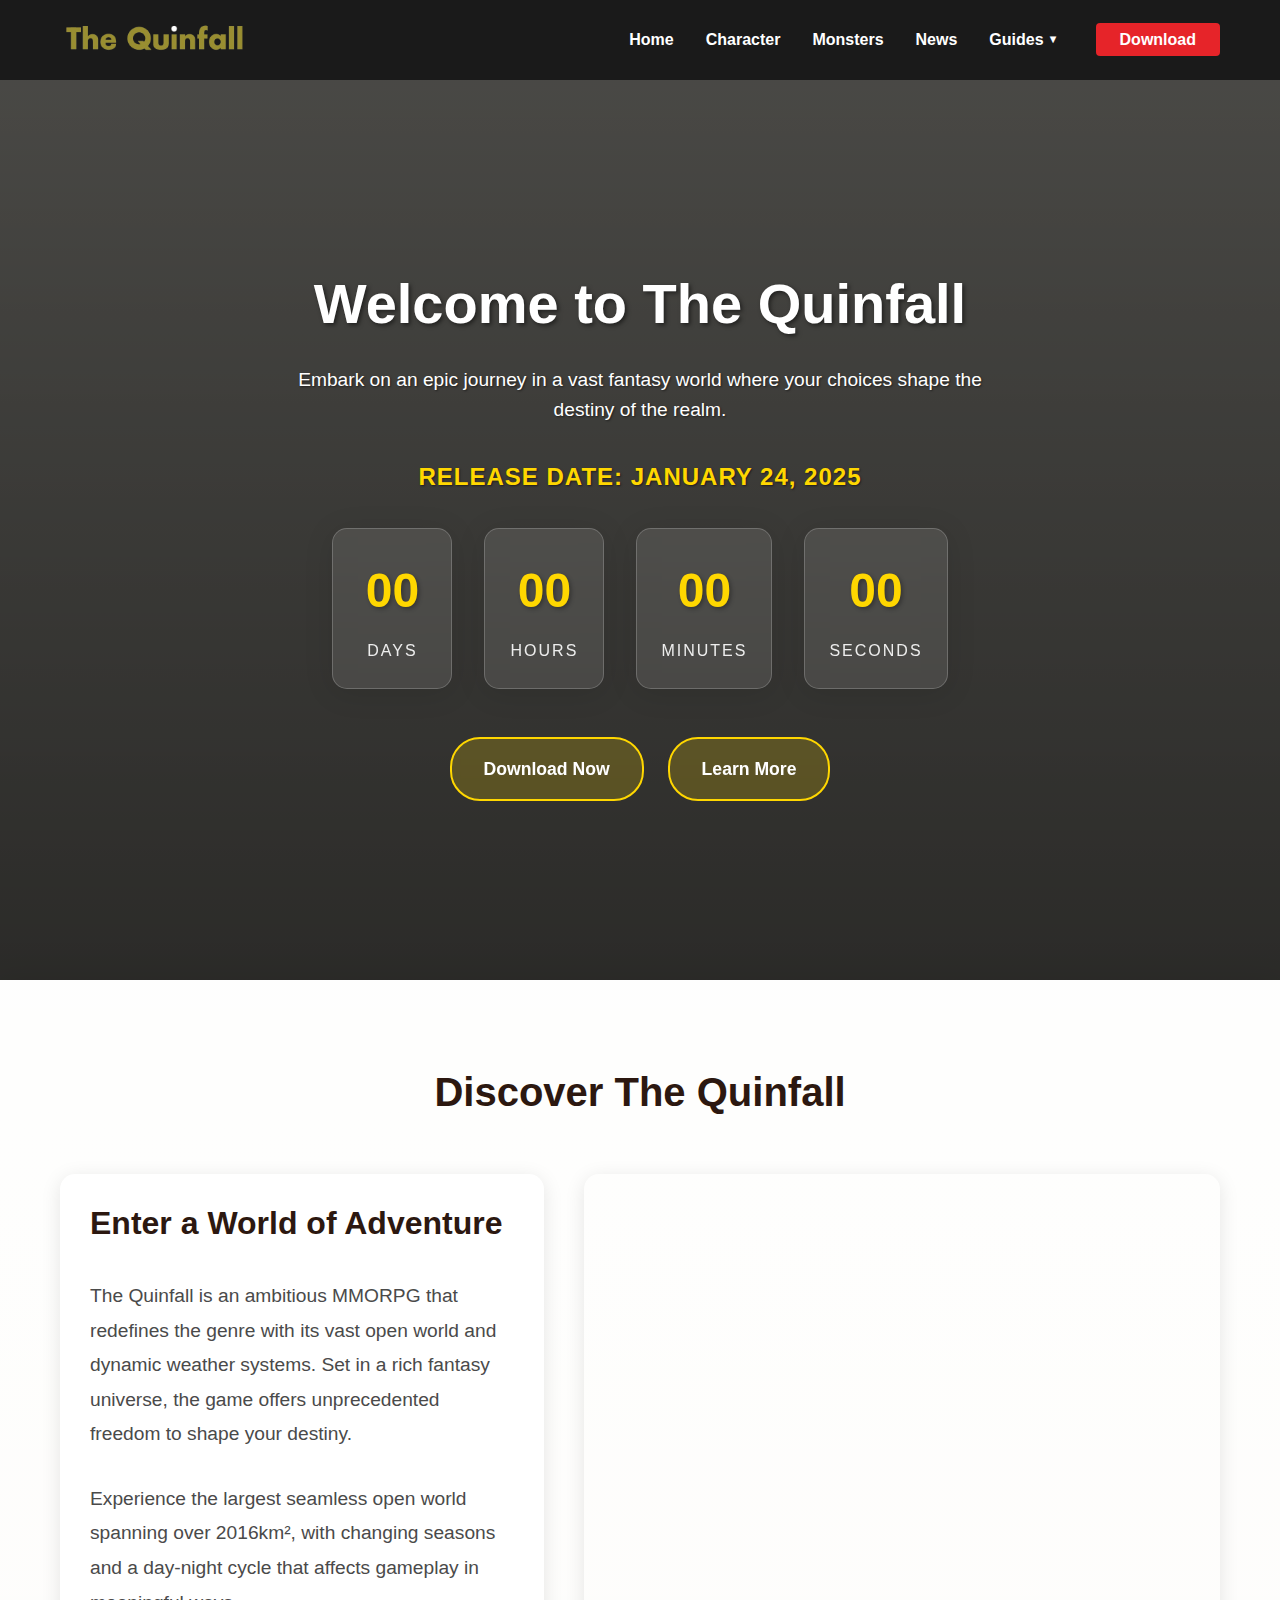
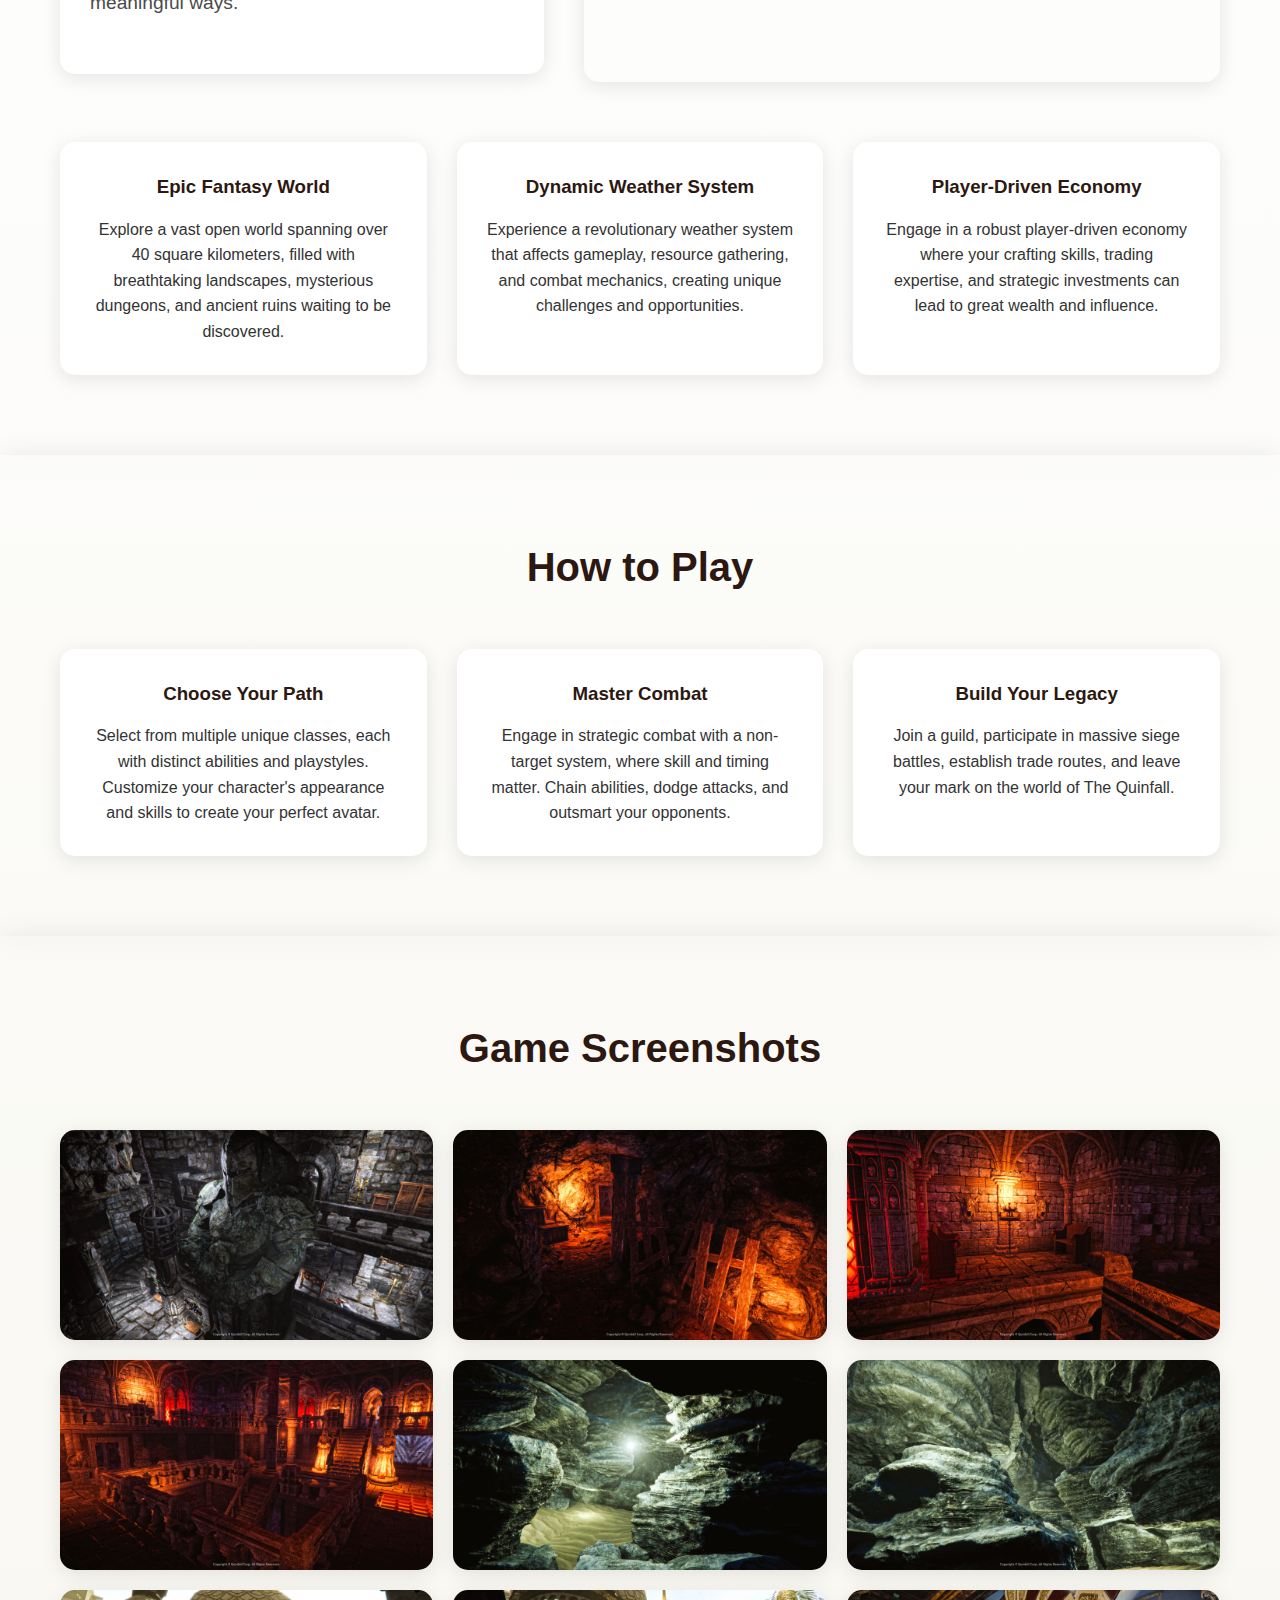
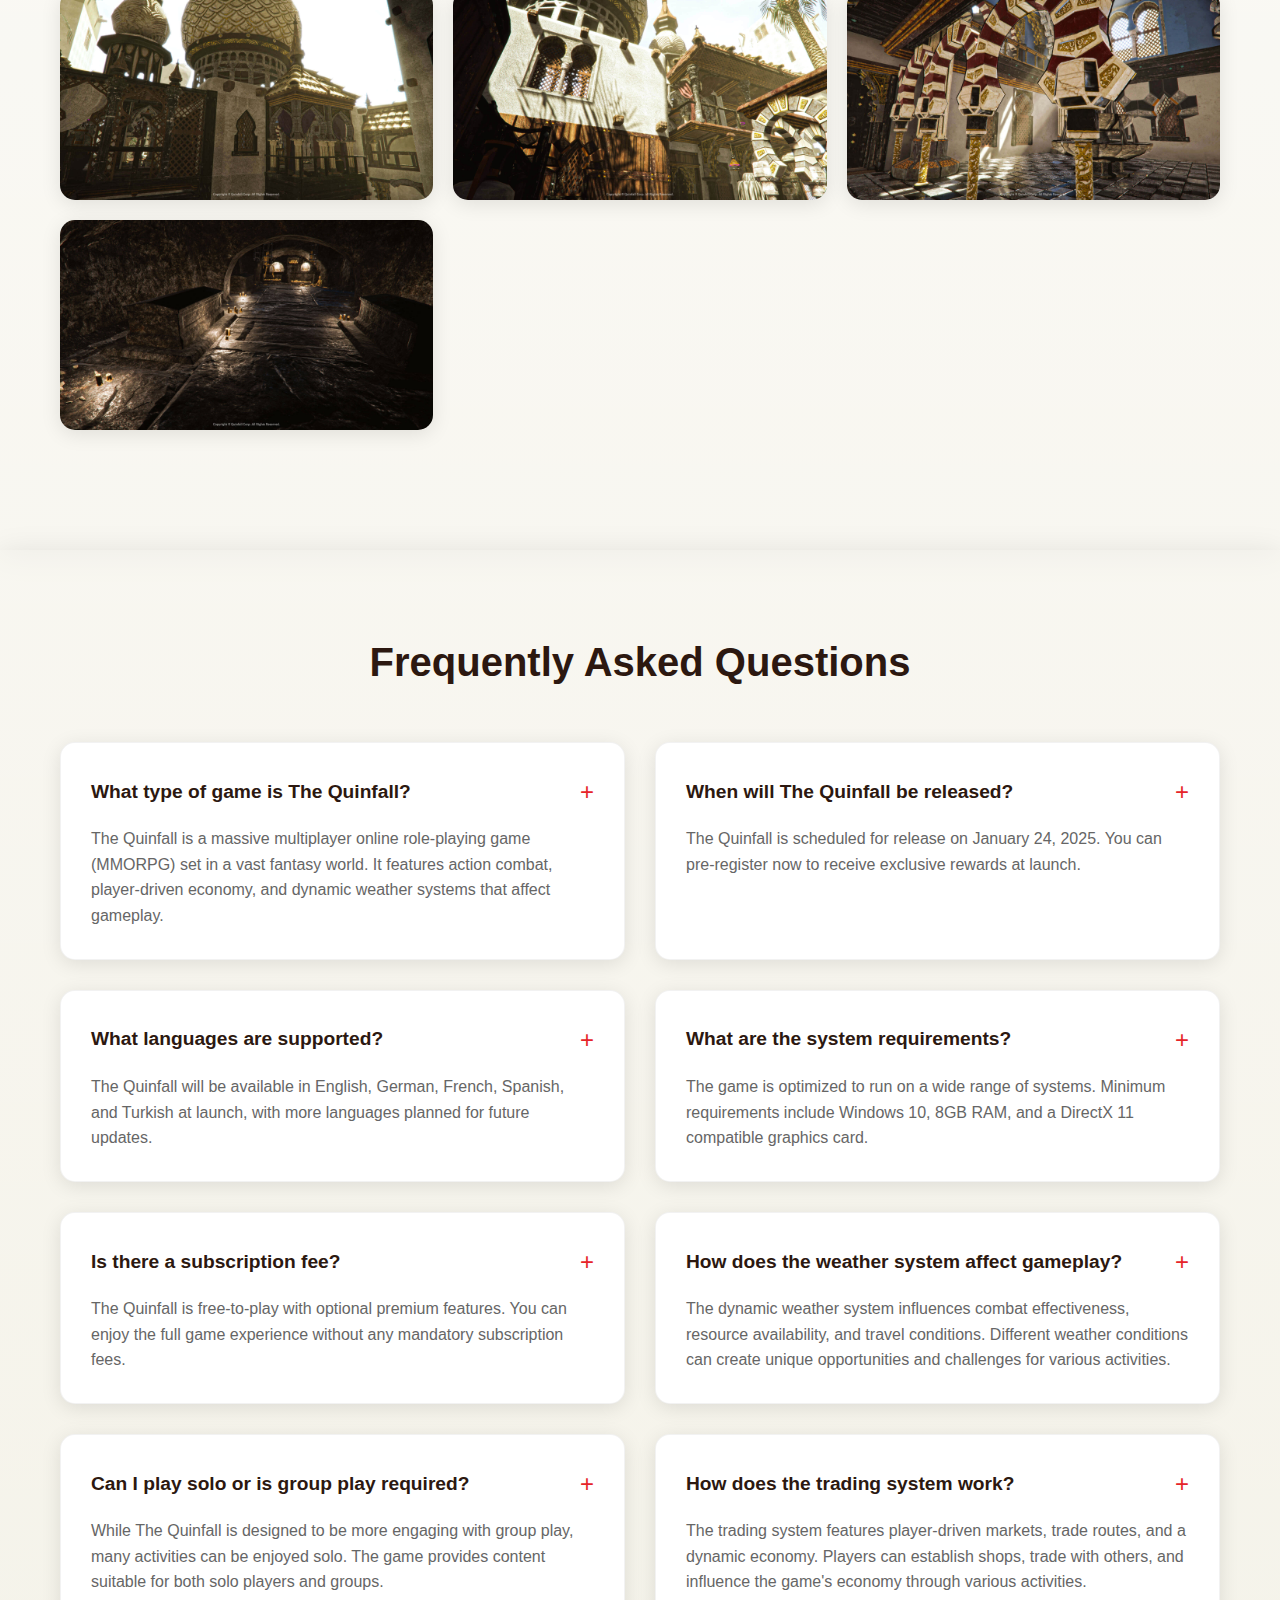
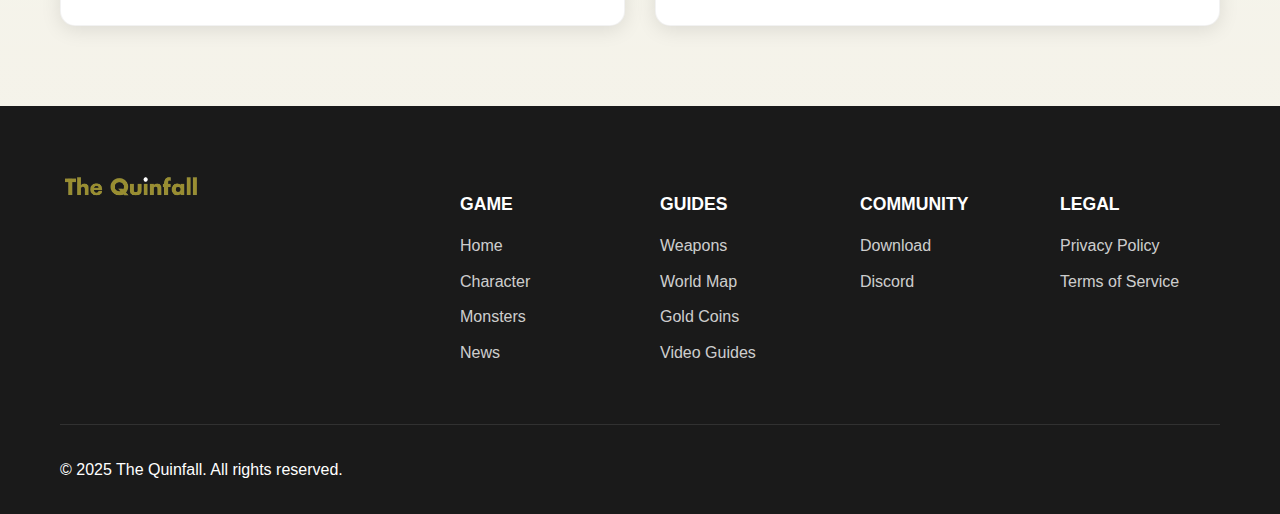
==== index.html @ 02519c90 "feat:add file" ====
<!DOCTYPE html>
<html lang="en">
    <head>
        <meta charset="UTF-8">
        <meta name="viewport" content="width=device-width, initial-scale=1.0">
        <title>The Quinfall - Epic Fantasy MMORPG Adventure Game</title>
        <meta name="description" content="Experience The Quinfall, an epic fantasy MMORPG with a vast open world, dynamic weather system, and player-driven economy. Join the adventure in this immersive multiplayer experience.">
        <meta name="keywords" content="the quinfall, mmorpg, fantasy game, open world game, multiplayer game, rpg game, online rpg">
        
        <!-- Open Graph / Facebook -->
        <meta property="og:type" content="website">
        <meta property="og:url" content="https://thequinfall.com/">
        <meta property="og:title" content="The Quinfall - Epic Fantasy MMORPG Adventure">
        <meta property="og:description" content="Experience The Quinfall, an epic fantasy MMORPG with a vast open world, dynamic weather system, and player-driven economy. Join the adventure in this immersive multiplayer experience.">
        <meta property="og:image" content="https://thequinfall.com/static/logo.png">
        <meta property="og:site_name" content="The Quinfall">
        <meta property="og:locale" content="en_US">
        
        <!-- Twitter -->
        <meta name="twitter:card" content="summary_large_image">
        <meta name="twitter:url" content="https://thequinfall.com/">
        <meta name="twitter:title" content="The Quinfall - Epic Fantasy MMORPG Adventure">
        <meta name="twitter:description" content="Experience The Quinfall, an epic fantasy MMORPG with a vast open world, dynamic weather system, and player-driven economy. Join the adventure in this immersive multiplayer experience.">
        <meta name="twitter:image" content="https://thequinfall.com/static/logo.png">
        
        <!-- Favicon -->
        <link rel="icon" type="image/x-icon" href="static/favicon.ico" sizes="32x32">
        <link rel="apple-touch-icon" href="static/logo.png">
        
        <!-- Canonical -->
        <link rel="canonical" href="https://thequinfall.com/">
        
        <!-- Styles -->
        <link rel="stylesheet" href="static/base.css?v=0.6">
        <meta name="yandex-verification" content="d40cadd59e30ff97" />
        <!-- Microsoft Validation -->
        <meta name="msvalidate.01" content="B362957FC36C5EDDD6079B6D78330424">
        
        <!-- IndexNow -->
        <meta name="IndexNow-Key" content="B362957FC36C5EDDD6079B6D78330424">
        
        <!-- Google tag (gtag.js) -->
        <script async src="https://www.googletagmanager.com/gtag/js?id=G-Q621KQNVG8"></script>
        <script>
          window.dataLayer = window.dataLayer || [];
          function gtag(){dataLayer.push(arguments);}
          gtag('js', new Date());

          gtag('config', 'G-Q621KQNVG8');
        </script>
        <style>
            main {
                background: linear-gradient(180deg, #f5f3e8 0%, #e8e4d0 100%);
                min-height: 100vh;
            }

            .section-common {
                padding: 80px 0;
                background: rgba(255, 255, 255, 0.9);
                box-shadow: 0 4px 30px rgba(0, 0, 0, 0.1);
            }

            .section-title {
                text-align: center;
                margin-bottom: 50px;
                color: #2c1810;
                font-size: 2.5em;
            }

            .video-section {
                display: flex;
                gap: 40px;
                align-items: start;
                margin-bottom: 60px;
            }

            .intro-content {
                flex: 4;
                padding: 30px;
                background: #fff;
                border-radius: 15px;
                box-shadow: 0 4px 20px rgba(0, 0, 0, 0.1);
                height: 500px;
                display: flex;
                flex-direction: column;
                justify-content: center;
            }

            .intro-content h3 {
                color: #2c1810;
                margin-bottom: 30px;
                font-size: 2em;
            }

            .intro-content p {
                font-size: 1.2em;
                line-height: 1.8;
                color: #4a4a4a;
                margin-bottom: 30px;
            }

            .video-container {
                flex: 6;
            }

            .video-wrapper {
                border-radius: 15px;
                overflow: hidden;
                box-shadow: 0 4px 20px rgba(0, 0, 0, 0.1);
            }

            .features-grid {
                display: grid;
                grid-template-columns: repeat(3, 1fr);
                gap: 30px;
            }

            .feature-card {
                background: #fff;
                padding: 30px;
                border-radius: 15px;
                box-shadow: 0 4px 20px rgba(0, 0, 0, 0.1);
                transition: transform 0.3s ease;
            }

            .feature-card:hover {
                transform: translateY(-5px);
            }

            .feature-card h3 {
                color: #2c1810;
                margin-bottom: 15px;
            }

            .screenshots-grid {
                display: grid;
                grid-template-columns: repeat(3, 1fr);
                gap: 30px;
                margin-bottom: 40px;
            }

            .screenshot-placeholder {
                aspect-ratio: 16/9;
                background: #e0ddd1;
                border-radius: 15px;
                overflow: hidden;
                box-shadow: 0 4px 20px rgba(0, 0, 0, 0.1);
            }

            .faq-grid {
                display: grid;
                grid-template-columns: repeat(2, 1fr);
                gap: 30px;
            }

            .faq-item {
                background: #fff;
                padding: 30px;
                border-radius: 15px;
                box-shadow: 0 4px 20px rgba(0, 0, 0, 0.1);
            }

            .faq-item h3 {
                color: #2c1810;
                margin-bottom: 15px;
            }

            /* Section specific backgrounds */
            #about {
                background: linear-gradient(180deg, rgba(255, 255, 255, 0.95) 0%, rgba(255, 255, 255, 0.85) 100%);
            }

            .how-to-play {
                background: linear-gradient(180deg, rgba(255, 255, 255, 0.85) 0%, rgba(255, 255, 255, 0.75) 100%);
            }

            .screenshots {
                background: linear-gradient(180deg, rgba(255, 255, 255, 0.75) 0%, rgba(255, 255, 255, 0.65) 100%);
            }

            .faq {
                background: linear-gradient(180deg, rgba(255, 255, 255, 0.65) 0%, rgba(255, 255, 255, 0.55) 100%);
            }

            @media (max-width: 768px) {
                .video-section {
                    flex-direction: column;
                }

                .intro-content, .video-container {
                    flex: 1;
                    width: 100%;
                }

                .features-grid, .screenshots-grid, .faq-grid {
                    grid-template-columns: 1fr;
                }
            }

            /* Hero section styles */
            .hero {
                position: relative;
                min-height: 100vh;
                display: flex;
                align-items: center;
                justify-content: center;
                color: #fff;
                text-align: center;
                background: linear-gradient(rgba(0, 0, 0, 0.5), rgba(0, 0, 0, 0.7)), no-repeat center center;
                background-size: cover;
            }

            .hero-content {
                max-width: 800px;
                padding: 2rem;
                z-index: 1;
            }

            .hero h1 {
                font-size: 3.5em;
                margin-bottom: 1rem;
                text-shadow: 2px 2px 4px rgba(0, 0, 0, 0.5);
            }

            .hero p {
                font-size: 1.2em;
                margin-bottom: 2rem;
                text-shadow: 1px 1px 2px rgba(0, 0, 0, 0.5);
            }

            .release-date {
                font-size: 1.5em;
                font-weight: bold;
                color: #ffd700;
                margin-bottom: 2rem;
                text-shadow: 1px 1px 2px rgba(0, 0, 0, 0.5);
            }

            .countdown-container {
                display: flex;
                justify-content: center;
                gap: 2rem;
                margin-bottom: 3rem;
            }

            .countdown-item {
                background: rgba(255, 255, 255, 0.1);
                backdrop-filter: blur(10px);
                padding: 1.5rem;
                border-radius: 15px;
                min-width: 120px;
                border: 1px solid rgba(255, 255, 255, 0.2);
                box-shadow: 0 4px 30px rgba(0, 0, 0, 0.1);
            }

            .countdown-item span:first-child {
                font-size: 3em;
                font-weight: bold;
                color: #ffd700;
                display: block;
                margin-bottom: 0.5rem;
                text-shadow: 2px 2px 4px rgba(0, 0, 0, 0.3);
            }

            .countdown-item .label {
                font-size: 1em;
                text-transform: uppercase;
                letter-spacing: 2px;
                color: #fff;
                opacity: 0.9;
            }

            .hero-buttons {
                display: flex;
                gap: 1.5rem;
                justify-content: center;
            }

            .platform-btn {
                padding: 1rem 2rem;
                font-size: 1.1em;
                font-weight: bold;
                text-decoration: none;
                color: #fff;
                background: rgba(255, 215, 0, 0.2);
                border: 2px solid #ffd700;
                border-radius: 30px;
                transition: all 0.3s ease;
                backdrop-filter: blur(5px);
            }

            .platform-btn:hover {
                background: rgba(255, 215, 0, 0.4);
                transform: translateY(-2px);
            }

            @media (max-width: 768px) {
                .hero h1 {
                    font-size: 2.5em;
                }

                .countdown-container {
                    gap: 1rem;
                }

                .countdown-item {
                    min-width: 80px;
                    padding: 1rem;
                }

                .countdown-item span:first-child {
                    font-size: 2em;
                }

                .hero-buttons {
                    flex-direction: column;
                    align-items: center;
                }
            }

            .screenshots-grid {
                display: grid;
                grid-template-columns: repeat(3, 1fr);
                gap: 20px;
                margin-bottom: 40px;
            }

            .screenshot-item {
                position: relative;
                border-radius: 15px;
                overflow: hidden;
                box-shadow: 0 4px 20px rgba(0, 0, 0, 0.1);
                transition: transform 0.3s ease;
                aspect-ratio: 16/9;
            }

            .screenshot-item:hover {
                transform: translateY(-5px);
            }

            .screenshot-item img {
                width: 100%;
                height: 100%;
                object-fit: cover;
                transition: transform 0.3s ease;
            }

            .screenshot-item:hover img {
                transform: scale(1.05);
            }

            @media (max-width: 768px) {
                .screenshots-grid {
                    grid-template-columns: repeat(2, 1fr);
                }
            }

            @media (max-width: 480px) {
                .screenshots-grid {
                    grid-template-columns: 1fr;
                }
            }
        </style>
    </head>
    <body>
        <script type="text/javascript">
            atOptions = {
                'key' : '8b9e93f7f23a6c99609eb806aa335c65',
                'format' : 'iframe',
                'height' : 60,
                'width' : 468,
                'params' : {}
            };
        </script>
        <script type="text/javascript" src="//www.highperformanceformat.com/8b9e93f7f23a6c99609eb806aa335c65/invoke.js"></script>
        <header>
            <div class="container">
                <nav>
                    <div class="logo">
                        <img src="static/logo.png" alt="The Quinfall Logo">
                    </div>
                    <ul>
                        <li><a href="/">Home</a></li>
                        <li><a href="/character">Character</a></li>
                        <li><a href="/monsters">Monsters</a></li>
                        <li><a href="/news">News</a></li>
                        <li class="dropdown">
                            <a href="#" class="dropdown-toggle">Guides</a>
                            <ul class="dropdown-menu">
                                <li><a href="/guides/weapons">Weapons</a></li>
                                <li><a href="/guides/world">World Map</a></li>
                                <li><a href="/guides/gold-coins">Gold Coins</a></li>
                                <li><a href="/guides/video-guides">Video Guides</a></li>
                            </ul>
                        </li>
                        <li><a href="/download" class="download-btn">Download</a></li>
                    </ul>
                    <div class="mobile-menu">
                        <span></span>
                        <span></span>
                        <span></span>
                    </div>
                </nav>
            </div>
        </header>

        <main>
            <!-- Hero Section -->
            <section class="hero">
                <div class="hero-content">
                    <h1>Welcome to The Quinfall</h1>
                    <p>Embark on an epic journey in a vast fantasy world where your choices shape the destiny of the realm.</p>
                    <div class="release-date">Release Date: January 24, 2025</div>
                    <div class="countdown-container">
                        <div class="countdown-item">
                            <span id="days">00</span>
                            <span class="label">Days</span>
                        </div>
                        <div class="countdown-item">
                            <span id="hours">00</span>
                            <span class="label">Hours</span>
                        </div>
                        <div class="countdown-item">
                            <span id="minutes">00</span>
                            <span class="label">Minutes</span>
                        </div>
                        <div class="countdown-item">
                            <span id="seconds">00</span>
                            <span class="label">Seconds</span>
                        </div>
                    </div>
                    <div class="hero-buttons">
                        <a href="/download" class="platform-btn">Download Now</a>
                        <a href="#about" class="platform-btn">Learn More</a>
                    </div>
                </div>
            </section>

            <!-- About Section -->
            <section id="about" class="section-common">
                <div class="container">
                    <h2 class="section-title">Discover The Quinfall</h2>
                    <div class="video-section">
                        <div class="intro-content">
                            <h3>Enter a World of Adventure</h3>
                            <p>The Quinfall is an ambitious MMORPG that redefines the genre with its vast open world and dynamic weather systems. Set in a rich fantasy universe, the game offers unprecedented freedom to shape your destiny.</p>
                            <p>Experience the largest seamless open world spanning over 2016km², with changing seasons and a day-night cycle that affects gameplay in meaningful ways.</p>
                        </div>
                        <div class="video-container">
                            <div class="video-wrapper">
                                <iframe width="100%" height="500" src="https://www.youtube.com/embed/6SC_JO-xecU?si=-RWIKp7G6nITp80L" title="YouTube video player" frameborder="0" allow="accelerometer; autoplay; clipboard-write; encrypted-media; gyroscope; picture-in-picture; web-share" referrerpolicy="strict-origin-when-cross-origin" allowfullscreen></iframe>
                            </div>
                        </div>
                    </div>
                    <div class="features-grid">
                        <div class="feature-card">
                            <h3>Epic Fantasy World</h3>
                            <p>Explore a vast open world spanning over 40 square kilometers, filled with breathtaking landscapes, mysterious dungeons, and ancient ruins waiting to be discovered.</p>
                        </div>
                        <div class="feature-card">
                            <h3>Dynamic Weather System</h3>
                            <p>Experience a revolutionary weather system that affects gameplay, resource gathering, and combat mechanics, creating unique challenges and opportunities.</p>
                        </div>
                        <div class="feature-card">
                            <h3>Player-Driven Economy</h3>
                            <p>Engage in a robust player-driven economy where your crafting skills, trading expertise, and strategic investments can lead to great wealth and influence.</p>
                        </div>
                    </div>
                </div>
            </section>

            <!-- How to Play Section -->
            <section class="how-to-play section-common">
                <div class="container">
                    <h2 class="section-title">How to Play</h2>
                    <div class="features-grid">
                        <div class="feature-card">
                            <h3>Choose Your Path</h3>
                            <p>Select from multiple unique classes, each with distinct abilities and playstyles. Customize your character's appearance and skills to create your perfect avatar.</p>
                        </div>
                        <div class="feature-card">
                            <h3>Master Combat</h3>
                            <p>Engage in strategic combat with a non-target system, where skill and timing matter. Chain abilities, dodge attacks, and outsmart your opponents.</p>
                        </div>
                        <div class="feature-card">
                            <h3>Build Your Legacy</h3>
                            <p>Join a guild, participate in massive siege battles, establish trade routes, and leave your mark on the world of The Quinfall.</p>
                        </div>
                    </div>
                </div>
            </section>

            <!-- Game Screenshots Section -->
            <section class="screenshots section-common">
                <div class="container">
                    <h2 class="section-title">Game Screenshots</h2>
                    <div class="screenshots-grid">
                        <div class="screenshot-item">
                            <img src="static/images/wp-1-horizontal.jpg" alt="The Quinfall - Epic Battle Scene" loading="lazy">
                        </div>
                        <div class="screenshot-item">
                            <img src="static/images/wp-2-horizontal.jpg" alt="The Quinfall - Mystical Forest" loading="lazy">
                        </div>
                        <div class="screenshot-item">
                            <img src="static/images/wp-3-horizontal.jpg" alt="The Quinfall - Ancient Ruins" loading="lazy">
                        </div>
                        <div class="screenshot-item">
                            <img src="static/images/wp-4-horizontal.jpg" alt="The Quinfall - Character Customization" loading="lazy">
                        </div>
                        <div class="screenshot-item">
                            <img src="static/images/wp-5-horizontal.jpg" alt="The Quinfall - Dynamic Weather System" loading="lazy">
                        </div>
                        <div class="screenshot-item">
                            <img src="static/images/wp-6-horizontal.jpg" alt="The Quinfall - Trading System" loading="lazy">
                        </div>
                        <div class="screenshot-item">
                            <img src="static/images/wp-7-horizontal.jpg" alt="The Quinfall - Guild Warfare" loading="lazy">
                        </div>
                        <div class="screenshot-item">
                            <img src="static/images/wp-8-horizontal.jpg" alt="The Quinfall - Crafting System" loading="lazy">
                        </div>
                        <div class="screenshot-item">
                            <img src="static/images/wp-9-horizontal.jpg" alt="The Quinfall - World Map" loading="lazy">
                        </div>
                        <div class="screenshot-item">
                            <img src="static/images/wp-10-horizontal.jpg" alt="The Quinfall - Boss Battle" loading="lazy">
                        </div>
                    </div>
                </div>
            </section>

            <!-- FAQ Section -->
            <section class="faq section-common">
                <div class="container">
                    <h2 class="section-title">Frequently Asked Questions</h2>
                    <div class="faq-grid">
                        <div class="faq-item">
                            <h3>What type of game is The Quinfall?</h3>
                            <p>The Quinfall is a massive multiplayer online role-playing game (MMORPG) set in a vast fantasy world. It features action combat, player-driven economy, and dynamic weather systems that affect gameplay.</p>
                        </div>
                        <div class="faq-item">
                            <h3>When will The Quinfall be released?</h3>
                            <p>The Quinfall is scheduled for release on January 24, 2025. You can pre-register now to receive exclusive rewards at launch.</p>
                        </div>
                        <div class="faq-item">
                            <h3>What languages are supported?</h3>
                            <p>The Quinfall will be available in English, German, French, Spanish, and Turkish at launch, with more languages planned for future updates.</p>
                        </div>
                        <div class="faq-item">
                            <h3>What are the system requirements?</h3>
                            <p>The game is optimized to run on a wide range of systems. Minimum requirements include Windows 10, 8GB RAM, and a DirectX 11 compatible graphics card.</p>
                        </div>
                        <div class="faq-item">
                            <h3>Is there a subscription fee?</h3>
                            <p>The Quinfall is free-to-play with optional premium features. You can enjoy the full game experience without any mandatory subscription fees.</p>
                        </div>
                        <div class="faq-item">
                            <h3>How does the weather system affect gameplay?</h3>
                            <p>The dynamic weather system influences combat effectiveness, resource availability, and travel conditions. Different weather conditions can create unique opportunities and challenges for various activities.</p>
                        </div>
                        <div class="faq-item">
                            <h3>Can I play solo or is group play required?</h3>
                            <p>While The Quinfall is designed to be more engaging with group play, many activities can be enjoyed solo. The game provides content suitable for both solo players and groups.</p>
                        </div>
                        <div class="faq-item">
                            <h3>How does the trading system work?</h3>
                            <p>The trading system features player-driven markets, trade routes, and a dynamic economy. Players can establish shops, trade with others, and influence the game's economy through various activities.</p>
                        </div>
                    </div>
                </div>
            </section>
        </main>

        <footer>
            <div class="container">
                <div class="footer-content">
                    <div class="footer-logo">
                        <img src="static/logo.png" alt="The Quinfall Logo">
                        <div class="social-links">
                            <a href="https://discord.gg/thequinfall" target="_blank" aria-label="Discord">
                                <svg viewBox="0 0 24 24"><path d="M20.317 4.37a19.791 19.791 0 0 0-4.885-1.515a.074.074 0 0 0-.079.037c-.21.375-.444.864-.608 1.25a18.27 18.27 0 0 0-5.487 0a12.64 12.64 0 0 0-.617-1.25a.077.077 0 0 0-.079-.037A19.736 19.736 0 0 0 3.677 4.37a.07.07 0 0 0-.032.027C.533 9.046-.32 13.58.099 18.057a.082.082 0 0 0 .031.057a19.9 19.9 0 0 0 5.993 3.03a.078.078 0 0 0 .084-.028a14.09 14.09 0 0 0 1.226-1.994a.076.076 0 0 0-.041-.106a13.107 13.107 0 0 1-1.872-.892a.077.077 0 0 1-.008-.128a10.2 10.2 0 0 0 .372-.292a.074.074 0 0 1 .077-.01c3.928 1.793 8.18 1.793 12.062 0a.074.074 0 0 1 .078.01c.12.098.246.198.373.292a.077.077 0 0 1-.006.127a12.299 12.299 0 0 1-1.873.892a.077.077 0 0 0-.041.107c.36.698.772 1.362 1.225 1.993a.076.076 0 0 0 .084.028a19.839 19.839 0 0 0 6.002-3.03a.077.077 0 0 0 .032-.054c.5-5.177-.838-9.674-3.549-13.66a.061.061 0 0 0-.031-.03z"/></svg>
                            </a>
                        </div>
                    </div>
                    <div class="footer-links">
                        <div class="footer-column">
                            <h3>Game</h3>
                            <ul>
                                <li><a href="/">Home</a></li>
                                <li><a href="/character">Character</a></li>
                                <li><a href="/monsters">Monsters</a></li>
                                <li><a href="/news">News</a></li>
                            </ul>
                        </div>
                        <div class="footer-column">
                            <h3>Guides</h3>
                            <ul>
                                <li><a href="/guides/weapons">Weapons</a></li>
                                <li><a href="/guides/world">World Map</a></li>
                                <li><a href="/guides/gold-coins">Gold Coins</a></li>
                                <li><a href="/guides/video-guides">Video Guides</a></li>
                            </ul>
                        </div>
                        <div class="footer-column">
                            <h3>Community</h3>
                            <ul>
                                <li><a href="/download">Download</a></li>
                                <li><a href="https://discord.gg/thequinfall" target="_blank">Discord</a></li>
                            </ul>
                        </div>
                        <div class="footer-column">
                            <h3>Legal</h3>
                            <ul>
                                <li><a href="/privacy-policy">Privacy Policy</a></li>
                                <li><a href="/terms-of-service">Terms of Service</a></li>
                            </ul>
                        </div>
                    </div>
                </div>
                <div class="footer-bottom">
                    <p>© 2025 The Quinfall. All rights reserved.</p>
                </div>
            </div>
        </footer>
        <script>
        // Set countdown target date to January 24, 2025 UTC 00:00
        const countDownDate = new Date('January 24, 2025 00:00:00 UTC').getTime();

        // Update countdown every second
        const countdown = setInterval(function() {
            const now = new Date().getTime();
            const distance = countDownDate - now;
            
            // Calculate days, hours, minutes and seconds
            const days = Math.floor(distance / (1000 * 60 * 60 * 24));
            const hours = Math.floor((distance % (1000 * 60 * 60 * 24)) / (1000 * 60 * 60));
            const minutes = Math.floor((distance % (1000 * 60 * 60)) / (1000 * 60));
            const seconds = Math.floor((distance % (1000 * 60)) / 1000);
            
            // Update display
            document.getElementById('days').innerHTML = String(days).padStart(2, '0');
            document.getElementById('hours').innerHTML = String(hours).padStart(2, '0');
            document.getElementById('minutes').innerHTML = String(minutes).padStart(2, '0');
            document.getElementById('seconds').innerHTML = String(seconds).padStart(2, '0');
            
            // When countdown is finished
            if (distance < 0) {
                clearInterval(countdown);
                document.getElementById('days').innerHTML = "00";
                document.getElementById('hours').innerHTML = "00";
                document.getElementById('minutes').innerHTML = "00";
                document.getElementById('seconds').innerHTML = "00";
            }
        }, 1000);
        </script>
    </body>
</html>
---- static/base.css ----
/* Reset and base styles */
  * {
    margin: 0;
    padding: 0;
    box-sizing: border-box;
}

:root {
    --primary-color: #e62429;
    --secondary-color: #1a1a1a;
    --text-color: #333;
    --light-bg: #f5f5f5;
    --white: #ffffff;
}

body {
    font-family: 'Arial', sans-serif;
    line-height: 1.6;
    color: var(--text-color);
    overflow-x: hidden;
}

.container {
    max-width: 1200px;
    margin: 0 auto;
    padding: 0 20px;
}

/* Header styles */
header {
    background: var(--secondary-color);
    position: fixed;
    width: 100%;
    top: 0;
    z-index: 1000;
    padding: 1rem 0;
}

nav {
    display: flex;
    justify-content: space-between;
    align-items: center;
}

.logo img {
    height: 40px;
    width: auto;
}

nav ul {
    display: flex;
    list-style: none;
    gap: 2rem;
}

nav a {
    color: var(--white);
    text-decoration: none;
    font-weight: 600;
    transition: color 0.3s;
}

nav a:hover {
    color: var(--primary-color);
}

.download-btn {
    background: var(--primary-color);
    padding: 0.5rem 1.5rem;
    border-radius: 4px;
}

.download-btn:hover {
    background: #c41e23;
    color: var(--white);
}

/* Hero section */
.hero {
    height: 100vh;
    position: relative;
    display: flex;
    align-items: center;
    color: var(--white);
    overflow: hidden;
    background: url('images/mavelrivals.avif') no-repeat center center;
    background-size: cover;
}

.hero::before {
    content: '';
    position: absolute;
    top: 0;
    left: 0;
    width: 100%;
    height: 100%;
    background: rgba(0, 0, 0, 0.4);
    z-index: 0;
}

.hero-content {
    max-width: 800px;
    margin: 0 auto;
    text-align: center;
    position: relative;
    z-index: 1;
}

.hero h1 {
    font-size: 4rem;
    margin-bottom: 1.5rem;
    text-shadow: 2px 2px 4px rgba(0,0,0,0.5);
}

.hero p {
    font-size: 1.2rem;
    margin-bottom: 2rem;
}

.hero-buttons {
    display: flex;
    gap: 1rem;
    justify-content: center;
    flex-wrap: wrap;
}

.platform-btn {
    display: flex;
    align-items: center;
    gap: 0.5rem;
    padding: 0.8rem 1.5rem;
    border-radius: 4px;
    text-decoration: none;
    font-weight: 600;
    transition: all 0.3s;
    background: rgba(0, 0, 0, 0.7);
    color: var(--white);
    border: 1px solid rgba(255, 255, 255, 0.2);
}

.platform-btn:hover {
    background: rgba(255, 255, 255, 0.1);
    transform: translateY(-2px);
}

.platform-btn svg {
    width: 24px;
    height: 24px;
    fill: currentColor;
}

/* 响应式调整 */
@media (max-width: 768px) {
    .hero-buttons {
        flex-direction: column;
        align-items: center;
    }
    
    .platform-btn {
        width: 100%;
        justify-content: center;
    }
}

/* About section */
.about {
    padding: 8rem 0;
    min-height: 100vh;
    background: url('images/sjg-bg_ddc12fc.jpg') no-repeat center center;
    background-size: cover;
    position: relative;
    display: flex;
    align-items: center;
}

.about .container {
    position: relative;
    z-index: 1;
    width: 100%;
}

.about-content {
    max-width: 600px;
    padding: 2rem;
    text-align: left;
    border-radius: 8px;
    margin-left: 0;
}

.about-text {
    color: var(--text-color);
    position: relative;
    z-index: 1;
}

.about h2 {
    color: var(--secondary-color);
    text-align: left;
    margin-bottom: 2rem;
}

.feature-list li {
    color: var(--text-color);
}

.feature-list {
    margin-top: 2rem;
    list-style: none;
}

.feature-list li {
    margin-bottom: 1rem;
    padding-left: 2rem;
    position: relative;
}

.feature-list li::before {
    content: '✓';
    color: var(--primary-color);
    position: absolute;
    left: 0;
}

/* Footer styles */
footer {
    background: var(--secondary-color);
    color: var(--white);
    padding: 4rem 0 2rem;
}

.footer-content {
    display: grid;
    grid-template-columns: 1fr 2fr;
    gap: 4rem;
    margin-bottom: 3rem;
}

.footer-logo img {
    width: 150px;
}

.footer-links {
    display: grid;
    grid-template-columns: repeat(3, 1fr);
    gap: 2rem;
}

.footer-column h3 {
    margin-bottom: 1.5rem;
    font-size: 1.2rem;
}

.footer-column ul {
    list-style: none;
}

.footer-column ul li {
    margin-bottom: 0.8rem;
}

.footer-column a {
    color: var(--white);
    text-decoration: none;
    transition: color 0.3s;
}

.footer-column a:hover {
    color: var(--primary-color);
}

.footer-bottom {
    border-top: 1px solid rgba(255,255,255,0.1);
    padding-top: 2rem;
    display: flex;
    justify-content: space-between;
    align-items: center;
}

.social-links {
    display: flex;
    gap: 1.5rem;
}

.social-links a {
    color: var(--white);
    text-decoration: none;
    transition: color 0.3s;
}

.social-links a:hover {
    color: var(--primary-color);
}

/* Mobile menu */
.mobile-menu {
    display: none;
    flex-direction: column;
    gap: 4px;
    cursor: pointer;
}

.mobile-menu span {
    width: 25px;
    height: 3px;
    background: var(--white);
    transition: all 0.3s;
}

/* Responsive design */
@media (max-width: 768px) {
    nav ul {
        display: none;
    }

    .mobile-menu {
        display: flex;
    }

    .hero h1 {
        font-size: 2.5rem;
    }

    .about-content {
        grid-template-columns: 1fr;
    }

    .footer-content {
        grid-template-columns: 1fr;
    }

    .footer-links {
        grid-template-columns: 1fr 1fr;
    }

    .footer-bottom {
        flex-direction: column;
        text-align: center;
        gap: 1rem;
    }
}

/* Features Section */
.features {
    background: var(--light-bg);
    padding: 5rem 0;
}

.features h2 {
    text-align: center;
    margin-bottom: 3rem;
}

.features-grid {
    display: grid;
    grid-template-columns: repeat(auto-fit, minmax(300px, 1fr));
    gap: 2rem;
}

.feature-card {
    background: var(--white);
    padding: 2rem;
    border-radius: 8px;
    text-align: center;
    box-shadow: 0 4px 6px rgba(0,0,0,0.1);
    transition: transform 0.3s ease;
}

.feature-card:hover {
    transform: translateY(-5px);
}

.feature-card svg {
    width: 80px;
    height: 80px;
    margin-bottom: 1.5rem;
    fill: var(--primary-color);
}

/* Characters Section */
.characters {
    padding: 5rem 0;
    background: var(--white);
}

.characters h2 {
    text-align: center;
    margin-bottom: 3rem;
    font-size: 2.5rem;
}

.character-grid {
    display: grid;
    grid-template-columns: repeat(auto-fit, minmax(300px, 1fr));
    gap: 2rem;
    margin-bottom: 3rem;
}

.character-card {
    background: var(--light-bg);
    border-radius: 8px;
    overflow: hidden;
    transition: transform 0.3s ease;
}

.character-card:hover {
    transform: translateY(-5px);
}

.character-image img {
    width: 100%;
    height: 300px;
    object-fit: cover;
}

.character-info {
    padding: 1.5rem;
}

.role {
    display: inline-block;
    padding: 0.3rem 1rem;
    background: var(--primary-color);
    color: var(--white);
    border-radius: 20px;
    font-size: 0.9rem;
    margin: 0.5rem 0;
}

/* News Section */
.news {
    background: var(--light-bg);
    padding: 5rem 0;
}

.news h2 {
    text-align: center;
    margin-bottom: 3rem;
    font-size: 2.5rem;
}

.news-grid {
    margin: 0 auto;
}

.news-card {
    background: var(--white);
    border-radius: 12px;
    overflow: hidden;
    box-shadow: 0 4px 12px rgba(0,0,0,0.1);
    transition: transform 0.3s ease;
    max-width: 1200px;
    margin: 0 auto;
}

.news-card:hover {
    transform: translateY(-5px);
}

.news-card img {
    width: 100%;
    height: 400px;
    object-fit: cover;
}

.news-content {
    padding: 2rem;
}

.date {
    color: #666;
    font-size: 1rem;
    font-weight: 500;
}

.news-content h3 {
    font-size: 1.5rem;
    margin: 0.5rem 0 1rem;
    color: var(--secondary-color);
}

.news-content p {
    color: #444;
    line-height: 1.6;
    margin-bottom: 1.5rem;
}

.read-more {
    display: inline-block;
    color: var(--primary-color);
    text-decoration: none;
    font-weight: 600;
    font-size: 1.1rem;
    transition: color 0.3s;
}

.read-more:hover {
    color: #c41e23;
}

/* 新闻部分的响应式调整 */
@media (max-width: 768px) {
    .news-card img {
        height: 300px;
    }
    
    .news-content {
        padding: 1.5rem;
    }
}

/* FAQ Section */
.faq {
    padding: 5rem 0;
    background: var(--light-bg);
}

.faq h2 {
    text-align: center;
    margin-bottom: 3rem;
}

.faq-grid {
    display: grid;
    gap: 1.5rem;
    margin: 0 auto;
}

.faq-item {
    background: var(--white);
    padding: 2rem;
    border-radius: 12px;
    box-shadow: 0 4px 12px rgba(0,0,0,0.05);
    transition: all 0.3s ease;
    cursor: pointer;
    border: 1px solid rgba(0,0,0,0.05);
}

.faq-item:hover {
    transform: translateY(-2px);
    box-shadow: 0 6px 16px rgba(0,0,0,0.1);
    border-color: var(--primary-color);
}

.faq-item h3 {
    margin-bottom: 1rem;
    color: var(--secondary-color);
    font-size: 1.2rem;
    display: flex;
    justify-content: space-between;
    align-items: center;
}

.faq-item h3::after {
    content: '+';
    color: var(--primary-color);
    font-size: 1.5rem;
    font-weight: 300;
}

.faq-item p {
    color: #666;
    line-height: 1.6;
    margin: 0;
}

/* FAQ 响应式调整 */
@media (max-width: 768px) {
    .faq-grid {
        grid-template-columns: 1fr;
        padding: 0 1rem;
    }
    
    .faq-item {
        padding: 1.5rem;
    }
}

/* 可以添加网格布局，在宽屏上显示两列 */
@media (min-width: 992px) {
    .faq-grid {
        grid-template-columns: repeat(2, 1fr);  /* 在大屏幕上显示两列 */
    }
}

/* 更新平台按钮样式 */
.platforms {
    display: flex;
    gap: 1.5rem;
    justify-content: center;
    flex-wrap: wrap;
    margin-top: 2rem;
}

.platforms a {
    transition: transform 0.3s ease;
}

.platforms a:hover {
    transform: translateY(-5px);
}

.platforms img {
    height: 40px;  /* 调整图标大小 */
    width: auto;
}

/* 响应式调整 */
@media (max-width: 768px) {
    .platforms {
        gap: 1rem;
    }
    
    .platforms img {
        height: 35px;
    }
}

/* 添加 main 元素的样式 */
main {
    padding-top: 80px; /* 为固定定位的 header 留出空间 */
    min-height: calc(100vh - 80px); /* 确保内容区域填满剩余视口高度 */
}

.countdown-container {
    display: flex;
    justify-content: center;
    gap: 20px;
    margin: 30px 0;
}

.countdown-item {
    background: rgba(230, 36, 41, 0.9);
    padding: 20px;
    border-radius: 10px;
    min-width: 100px;
    text-align: center;
    box-shadow: 0 4px 6px rgba(0, 0, 0, 0.1);
}

.countdown-item span {
    display: block;
    color: white;
}

.countdown-item span:first-child {
    font-size: 2.5em;
    font-weight: bold;
    margin-bottom: 5px;
}

.countdown-item .label {
    font-size: 0.9em;
    text-transform: uppercase;
    opacity: 0.9;
}

@media (max-width: 600px) {
    .countdown-container {
        gap: 10px;
    }
    
    .countdown-item {
        min-width: 70px;
        padding: 10px;
    }
    
    .countdown-item span:first-child {
        font-size: 1.8em;
    }
    
    .countdown-item .label {
        font-size: 0.8em;
    }
}

.release-date {
    text-align: center;
    margin-bottom: 15px;
    color: #e62429;
    font-size: 1.2em;
    font-weight: bold;
    text-transform: uppercase;
    letter-spacing: 1px;
}

.release-date span {
    background: rgba(255, 255, 255, 0.9);
    padding: 8px 20px;
    border-radius: 20px;
    display: inline-block;
}

/* 添加下拉菜单相关样式 */
.dropdown {
    position: relative;
}

.dropdown-toggle {
    padding-right: 20px !important;
}

.dropdown-toggle::after {
    content: '▼';
    font-size: 0.7em;
    margin-left: 5px;
    position: absolute;
    right: 5px;
    top: 50%;
    transform: translateY(-50%);
}

.dropdown-menu {
    display: none;
    position: absolute;
    top: 100%;
    left: 0;
    background: rgba(0, 0, 0, 0.9);
    min-width: 180px;
    border-radius: 4px;
    padding: 8px 0;
    box-shadow: 0 2px 8px rgba(0, 0, 0, 0.2);
    z-index: 1000;
}

.dropdown:hover .dropdown-menu {
    display: block;
    animation: fadeIn 0.2s ease-in-out;
}

.dropdown-menu li {
    display: block;
    margin: 0;
}

.dropdown-menu a {
    color: white;
    padding: 10px 20px;
    display: block;
    font-size: 0.95em;
    transition: background-color 0.2s;
}

.dropdown-menu a:hover {
    background: rgba(230, 36, 41, 0.8);
    color: white;
}

@keyframes fadeIn {
    from {
        opacity: 0;
        transform: translateY(-10px);
    }
    to {
        opacity: 1;
        transform: translateY(0);
    }
}

/* 移动端适配 */
@media (max-width: 768px) {
    .dropdown-menu {
        position: static;
        background: transparent;
        box-shadow: none;
        padding-left: 20px;
    }

    .dropdown-toggle::after {
        right: 0;
    }

    .dropdown-menu a {
        padding: 8px 15px;
    }
}

.footer-links {
    display: flex;
    justify-content: space-between;
    gap: 40px;
    margin-top: 20px;
}

.footer-column {
    min-width: 160px;
}

.footer-column h3 {
    color: #fff;
    font-size: 1.1em;
    margin-bottom: 15px;
    text-transform: uppercase;
}

.footer-column ul {
    list-style: none;
    padding: 0;
    margin: 0;
}

.footer-column ul li {
    margin-bottom: 10px;
}

.footer-column ul li a {
    color: rgba(255, 255, 255, 0.8);
    text-decoration: none;
    transition: color 0.3s;
}

.footer-column ul li a:hover {
    color: #e62429;
}

@media (max-width: 768px) {
    .footer-links {
        flex-wrap: wrap;
        gap: 30px;
    }

    .footer-column {
        flex: 0 0 calc(50% - 15px);
        min-width: auto;
    }
}
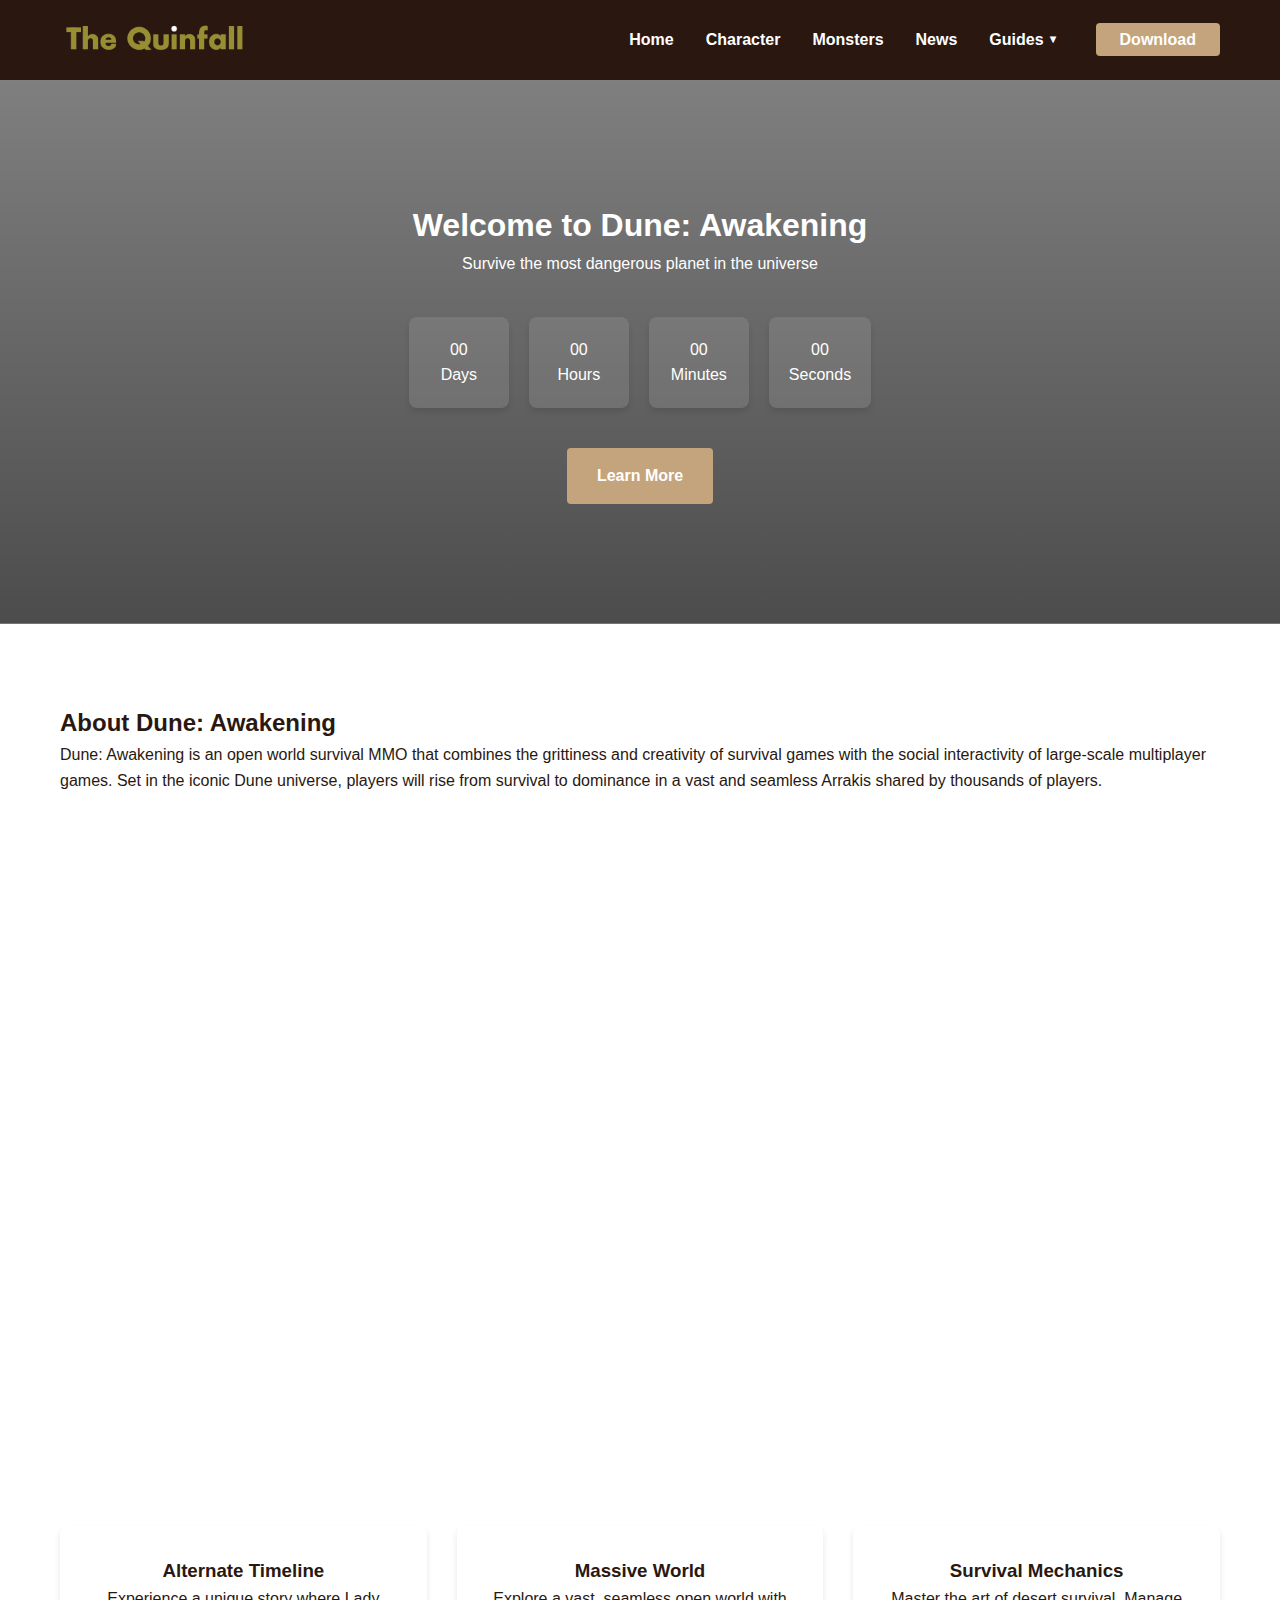
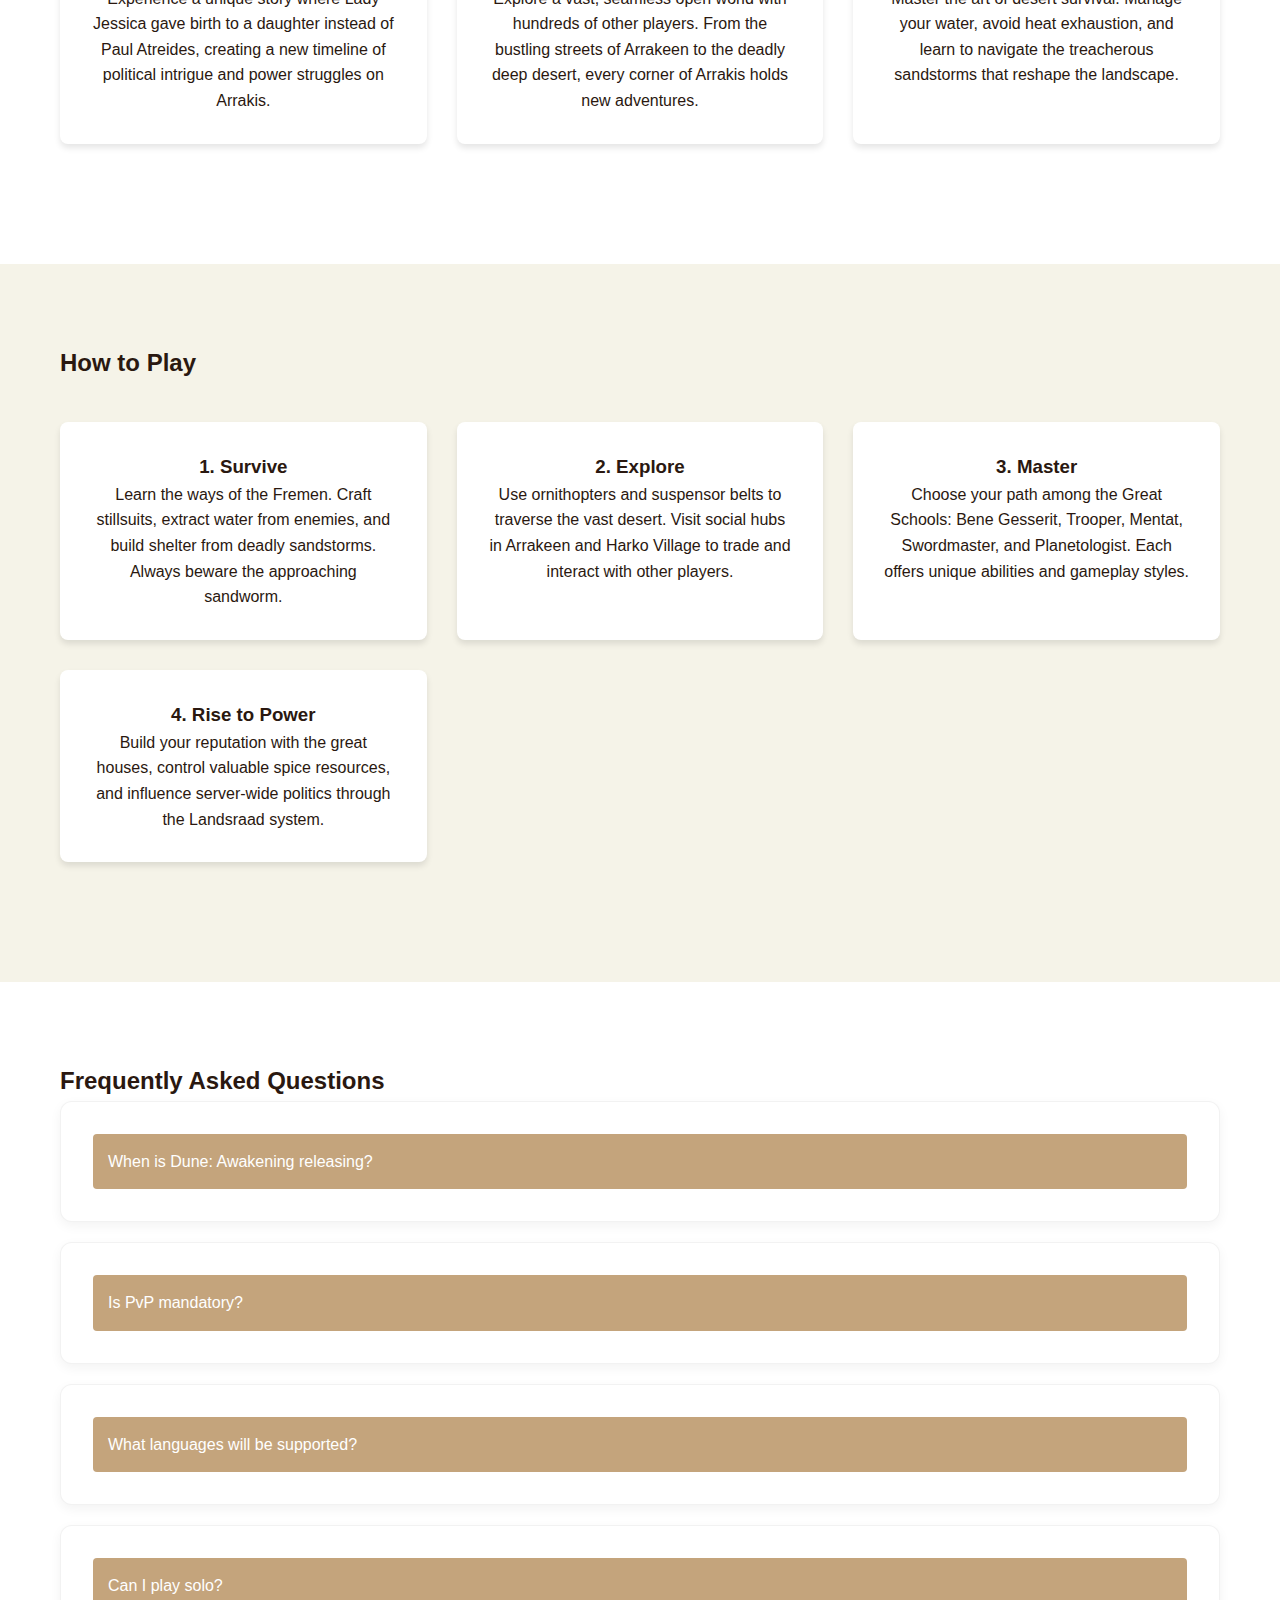
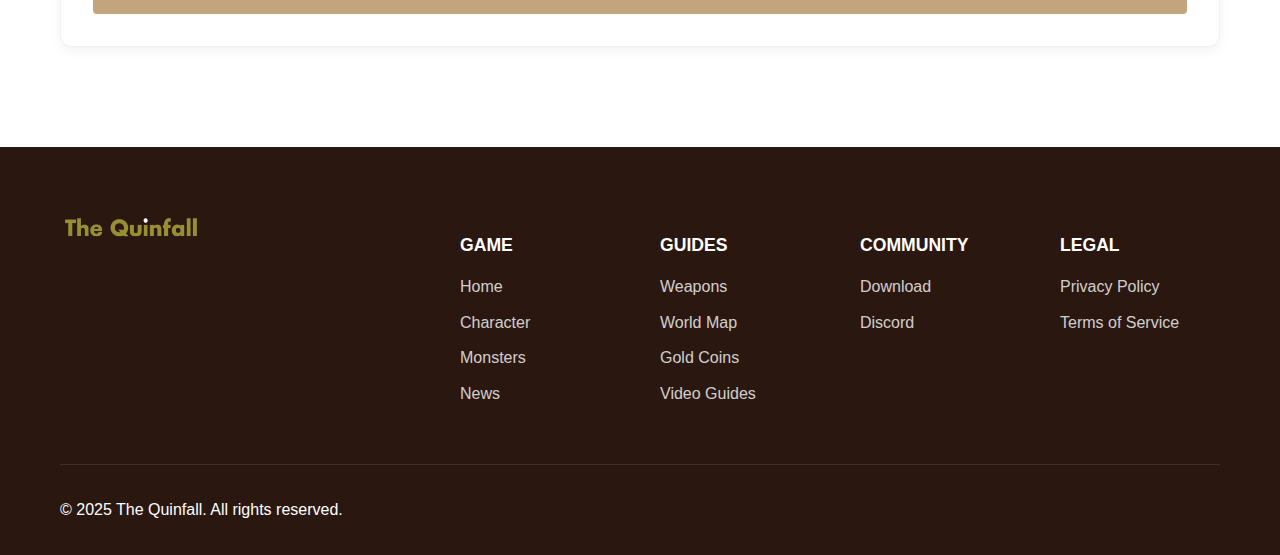
==== commit 65fb9279: "refactor: Update website to Dune: Awakening theme" ====
--- a/index.html
+++ b/index.html
@@ -3,376 +3,149 @@
     <head>
         <meta charset="UTF-8">
         <meta name="viewport" content="width=device-width, initial-scale=1.0">
-        <title>The Quinfall - Epic Fantasy MMORPG Adventure Game</title>
-        <meta name="description" content="Experience The Quinfall, an epic fantasy MMORPG with a vast open world, dynamic weather system, and player-driven economy. Join the adventure in this immersive multiplayer experience.">
-        <meta name="keywords" content="the quinfall, mmorpg, fantasy game, open world game, multiplayer game, rpg game, online rpg">
+        <title>Dune: Awakening - Open World Survival MMO Game | Official Site</title>
+        <meta name="description" content="Discover Dune: Awakening, an epic open world survival MMO set in the Dune universe. Survive Arrakis, master the desert, and rise to power in this immersive multiplayer experience. Coming in 2025.">
+        <meta name="keywords" content="dune awakening, dune mmo, survival mmo, arrakis game, open world game, multiplayer game, spice harvesting, sandworm">
         
         <!-- Open Graph / Facebook -->
         <meta property="og:type" content="website">
-        <meta property="og:url" content="https://thequinfall.com/">
-        <meta property="og:title" content="The Quinfall - Epic Fantasy MMORPG Adventure">
-        <meta property="og:description" content="Experience The Quinfall, an epic fantasy MMORPG with a vast open world, dynamic weather system, and player-driven economy. Join the adventure in this immersive multiplayer experience.">
-        <meta property="og:image" content="https://thequinfall.com/static/logo.png">
-        <meta property="og:site_name" content="The Quinfall">
-        <meta property="og:locale" content="en_US">
+        <meta property="og:url" content="https://dune-awakening.com/">
+        <meta property="og:title" content="Dune: Awakening - Open World Survival MMO">
+        <meta property="og:description" content="Survive Arrakis, master the desert, and rise to power in this immersive multiplayer experience. Coming in 2025.">
+        <meta property="og:image" content="https://dune-awakening.com/static/logo.png">
         
         <!-- Twitter -->
         <meta name="twitter:card" content="summary_large_image">
-        <meta name="twitter:url" content="https://thequinfall.com/">
-        <meta name="twitter:title" content="The Quinfall - Epic Fantasy MMORPG Adventure">
-        <meta name="twitter:description" content="Experience The Quinfall, an epic fantasy MMORPG with a vast open world, dynamic weather system, and player-driven economy. Join the adventure in this immersive multiplayer experience.">
-        <meta name="twitter:image" content="https://thequinfall.com/static/logo.png">
+        <meta name="twitter:title" content="Dune: Awakening - Open World Survival MMO">
+        <meta name="twitter:description" content="Survive Arrakis, master the desert, and rise to power in this immersive multiplayer experience. Coming in 2025.">
+        <meta name="twitter:image" content="https://dune-awakening.com/static/logo.png">
         
         <!-- Favicon -->
-        <link rel="icon" type="image/x-icon" href="static/favicon.ico" sizes="32x32">
+        <link rel="icon" type="image/x-icon" href="static/favicon.ico">
         <link rel="apple-touch-icon" href="static/logo.png">
         
-        <!-- Canonical -->
-        <link rel="canonical" href="https://thequinfall.com/">
-        
         <!-- Styles -->
-        <link rel="stylesheet" href="static/base.css?v=0.6">
-        <meta name="yandex-verification" content="d40cadd59e30ff97" />
-        <!-- Microsoft Validation -->
-        <meta name="msvalidate.01" content="B362957FC36C5EDDD6079B6D78330424">
-        
-        <!-- IndexNow -->
-        <meta name="IndexNow-Key" content="B362957FC36C5EDDD6079B6D78330424">
-        
-        <!-- Google tag (gtag.js) -->
-        <script async src="https://www.googletagmanager.com/gtag/js?id=G-Q621KQNVG8"></script>
-        <script>
-          window.dataLayer = window.dataLayer || [];
-          function gtag(){dataLayer.push(arguments);}
-          gtag('js', new Date());
-
-          gtag('config', 'G-Q621KQNVG8');
-        </script>
+        <link rel="stylesheet" href="static/base.css">
         <style>
-            main {
-                background: linear-gradient(180deg, #f5f3e8 0%, #e8e4d0 100%);
-                min-height: 100vh;
-            }
-
-            .section-common {
+            :root {
+                --primary-color: #c4a47c;
+                --secondary-color: #2a1810;
+                --bg-color: #f5f3e8;
+                --text-color: #2a1810;
+            }
+
+            body {
+                font-family: 'Segoe UI', Tahoma, Geneva, Verdana, sans-serif;
+                line-height: 1.6;
+                color: var(--text-color);
+                margin: 0;
+                padding: 0;
+            }
+
+            .hero-section {
+                background: linear-gradient(rgba(0,0,0,0.5), rgba(0,0,0,0.7)), url('static/hero-bg.jpg');
+                background-size: cover;
+                background-position: center;
+                color: white;
+                padding: 120px 0;
+                text-align: center;
+            }
+
+            .countdown {
+                display: flex;
+                justify-content: center;
+                gap: 20px;
+                margin: 40px 0;
+            }
+
+            .countdown-item {
+                background: rgba(255,255,255,0.1);
+                padding: 20px;
+                border-radius: 8px;
+                min-width: 100px;
+            }
+
+            .section {
                 padding: 80px 0;
-                background: rgba(255, 255, 255, 0.9);
-                box-shadow: 0 4px 30px rgba(0, 0, 0, 0.1);
-            }
-
-            .section-title {
-                text-align: center;
-                margin-bottom: 50px;
-                color: #2c1810;
-                font-size: 2.5em;
-            }
-
-            .video-section {
-                display: flex;
-                gap: 40px;
-                align-items: start;
-                margin-bottom: 60px;
-            }
-
-            .intro-content {
-                flex: 4;
-                padding: 30px;
-                background: #fff;
-                border-radius: 15px;
-                box-shadow: 0 4px 20px rgba(0, 0, 0, 0.1);
-                height: 500px;
-                display: flex;
-                flex-direction: column;
-                justify-content: center;
-            }
-
-            .intro-content h3 {
-                color: #2c1810;
-                margin-bottom: 30px;
-                font-size: 2em;
-            }
-
-            .intro-content p {
-                font-size: 1.2em;
-                line-height: 1.8;
-                color: #4a4a4a;
-                margin-bottom: 30px;
+            }
+
+            .container {
+                max-width: 1200px;
+                margin: 0 auto;
+                padding: 0 20px;
             }
 
             .video-container {
-                flex: 6;
-            }
-
-            .video-wrapper {
-                border-radius: 15px;
+                position: relative;
+                padding-bottom: 56.25%;
+                height: 0;
                 overflow: hidden;
-                box-shadow: 0 4px 20px rgba(0, 0, 0, 0.1);
+                max-width: 100%;
+                margin: 40px 0;
+            }
+
+            .video-container iframe {
+                position: absolute;
+                top: 0;
+                left: 0;
+                width: 100%;
+                height: 100%;
             }
 
             .features-grid {
                 display: grid;
-                grid-template-columns: repeat(3, 1fr);
+                grid-template-columns: repeat(auto-fit, minmax(300px, 1fr));
                 gap: 30px;
+                margin: 40px 0;
             }
 
             .feature-card {
-                background: #fff;
+                background: white;
                 padding: 30px;
-                border-radius: 15px;
-                box-shadow: 0 4px 20px rgba(0, 0, 0, 0.1);
-                transition: transform 0.3s ease;
-            }
-
-            .feature-card:hover {
-                transform: translateY(-5px);
-            }
-
-            .feature-card h3 {
-                color: #2c1810;
-                margin-bottom: 15px;
-            }
-
-            .screenshots-grid {
-                display: grid;
-                grid-template-columns: repeat(3, 1fr);
-                gap: 30px;
-                margin-bottom: 40px;
-            }
-
-            .screenshot-placeholder {
-                aspect-ratio: 16/9;
-                background: #e0ddd1;
-                border-radius: 15px;
-                overflow: hidden;
-                box-shadow: 0 4px 20px rgba(0, 0, 0, 0.1);
-            }
-
-            .faq-grid {
-                display: grid;
-                grid-template-columns: repeat(2, 1fr);
-                gap: 30px;
+                border-radius: 8px;
+                box-shadow: 0 4px 6px rgba(0,0,0,0.1);
             }
 
             .faq-item {
-                background: #fff;
-                padding: 30px;
-                border-radius: 15px;
-                box-shadow: 0 4px 20px rgba(0, 0, 0, 0.1);
-            }
-
-            .faq-item h3 {
-                color: #2c1810;
-                margin-bottom: 15px;
-            }
-
-            /* Section specific backgrounds */
-            #about {
-                background: linear-gradient(180deg, rgba(255, 255, 255, 0.95) 0%, rgba(255, 255, 255, 0.85) 100%);
-            }
-
-            .how-to-play {
-                background: linear-gradient(180deg, rgba(255, 255, 255, 0.85) 0%, rgba(255, 255, 255, 0.75) 100%);
-            }
-
-            .screenshots {
-                background: linear-gradient(180deg, rgba(255, 255, 255, 0.75) 0%, rgba(255, 255, 255, 0.65) 100%);
-            }
-
-            .faq {
-                background: linear-gradient(180deg, rgba(255, 255, 255, 0.65) 0%, rgba(255, 255, 255, 0.55) 100%);
-            }
-
-            @media (max-width: 768px) {
-                .video-section {
-                    flex-direction: column;
-                }
-
-                .intro-content, .video-container {
-                    flex: 1;
-                    width: 100%;
-                }
-
-                .features-grid, .screenshots-grid, .faq-grid {
-                    grid-template-columns: 1fr;
-                }
-            }
-
-            /* Hero section styles */
-            .hero {
-                position: relative;
-                min-height: 100vh;
-                display: flex;
-                align-items: center;
-                justify-content: center;
-                color: #fff;
-                text-align: center;
-                background: linear-gradient(rgba(0, 0, 0, 0.5), rgba(0, 0, 0, 0.7)), no-repeat center center;
-                background-size: cover;
-            }
-
-            .hero-content {
-                max-width: 800px;
-                padding: 2rem;
-                z-index: 1;
-            }
-
-            .hero h1 {
-                font-size: 3.5em;
-                margin-bottom: 1rem;
-                text-shadow: 2px 2px 4px rgba(0, 0, 0, 0.5);
-            }
-
-            .hero p {
-                font-size: 1.2em;
-                margin-bottom: 2rem;
-                text-shadow: 1px 1px 2px rgba(0, 0, 0, 0.5);
-            }
-
-            .release-date {
-                font-size: 1.5em;
+                margin-bottom: 20px;
+            }
+
+            .faq-question {
+                background: var(--primary-color);
+                color: white;
+                padding: 15px;
+                border-radius: 4px;
+                cursor: pointer;
+            }
+
+            .faq-answer {
+                padding: 15px;
+                background: white;
+                border-radius: 0 0 4px 4px;
+                display: none;
+            }
+
+            .faq-item.active .faq-answer {
+                display: block;
+            }
+
+            .cta-button {
+                display: inline-block;
+                background: var(--primary-color);
+                color: white;
+                padding: 15px 30px;
+                border-radius: 4px;
+                text-decoration: none;
                 font-weight: bold;
-                color: #ffd700;
-                margin-bottom: 2rem;
-                text-shadow: 1px 1px 2px rgba(0, 0, 0, 0.5);
-            }
-
-            .countdown-container {
-                display: flex;
-                justify-content: center;
-                gap: 2rem;
-                margin-bottom: 3rem;
-            }
-
-            .countdown-item {
-                background: rgba(255, 255, 255, 0.1);
-                backdrop-filter: blur(10px);
-                padding: 1.5rem;
-                border-radius: 15px;
-                min-width: 120px;
-                border: 1px solid rgba(255, 255, 255, 0.2);
-                box-shadow: 0 4px 30px rgba(0, 0, 0, 0.1);
-            }
-
-            .countdown-item span:first-child {
-                font-size: 3em;
-                font-weight: bold;
-                color: #ffd700;
-                display: block;
-                margin-bottom: 0.5rem;
-                text-shadow: 2px 2px 4px rgba(0, 0, 0, 0.3);
-            }
-
-            .countdown-item .label {
-                font-size: 1em;
-                text-transform: uppercase;
-                letter-spacing: 2px;
-                color: #fff;
-                opacity: 0.9;
-            }
-
-            .hero-buttons {
-                display: flex;
-                gap: 1.5rem;
-                justify-content: center;
-            }
-
-            .platform-btn {
-                padding: 1rem 2rem;
-                font-size: 1.1em;
-                font-weight: bold;
-                text-decoration: none;
-                color: #fff;
-                background: rgba(255, 215, 0, 0.2);
-                border: 2px solid #ffd700;
-                border-radius: 30px;
-                transition: all 0.3s ease;
-                backdrop-filter: blur(5px);
-            }
-
-            .platform-btn:hover {
-                background: rgba(255, 215, 0, 0.4);
-                transform: translateY(-2px);
-            }
-
-            @media (max-width: 768px) {
-                .hero h1 {
-                    font-size: 2.5em;
-                }
-
-                .countdown-container {
-                    gap: 1rem;
-                }
-
-                .countdown-item {
-                    min-width: 80px;
-                    padding: 1rem;
-                }
-
-                .countdown-item span:first-child {
-                    font-size: 2em;
-                }
-
-                .hero-buttons {
-                    flex-direction: column;
-                    align-items: center;
-                }
-            }
-
-            .screenshots-grid {
-                display: grid;
-                grid-template-columns: repeat(3, 1fr);
-                gap: 20px;
-                margin-bottom: 40px;
-            }
-
-            .screenshot-item {
-                position: relative;
-                border-radius: 15px;
-                overflow: hidden;
-                box-shadow: 0 4px 20px rgba(0, 0, 0, 0.1);
-                transition: transform 0.3s ease;
-                aspect-ratio: 16/9;
-            }
-
-            .screenshot-item:hover {
-                transform: translateY(-5px);
-            }
-
-            .screenshot-item img {
-                width: 100%;
-                height: 100%;
-                object-fit: cover;
-                transition: transform 0.3s ease;
-            }
-
-            .screenshot-item:hover img {
-                transform: scale(1.05);
-            }
-
-            @media (max-width: 768px) {
-                .screenshots-grid {
-                    grid-template-columns: repeat(2, 1fr);
-                }
-            }
-
-            @media (max-width: 480px) {
-                .screenshots-grid {
-                    grid-template-columns: 1fr;
-                }
+                transition: background 0.3s;
+            }
+
+            .cta-button:hover {
+                background: var(--secondary-color);
             }
         </style>
     </head>
     <body>
-        <script type="text/javascript">
-            atOptions = {
-                'key' : '8b9e93f7f23a6c99609eb806aa335c65',
-                'format' : 'iframe',
-                'height' : 60,
-                'width' : 468,
-                'params' : {}
-            };
-        </script>
-        <script type="text/javascript" src="//www.highperformanceformat.com/8b9e93f7f23a6c99609eb806aa335c65/invoke.js"></script>
         <header>
             <div class="container">
                 <nav>
@@ -405,166 +178,101 @@
         </header>
 
         <main>
-            <!-- Hero Section -->
-            <section class="hero">
-                <div class="hero-content">
-                    <h1>Welcome to The Quinfall</h1>
-                    <p>Embark on an epic journey in a vast fantasy world where your choices shape the destiny of the realm.</p>
-                    <div class="release-date">Release Date: January 24, 2025</div>
-                    <div class="countdown-container">
+            <section class="hero-section">
+                <div class="container">
+                    <h1>Welcome to Dune: Awakening</h1>
+                    <p class="hero-subtitle">Survive the most dangerous planet in the universe</p>
+                    <div class="countdown">
                         <div class="countdown-item">
-                            <span id="days">00</span>
-                            <span class="label">Days</span>
+                            <div class="countdown-value" id="days">00</div>
+                            <div class="countdown-label">Days</div>
                         </div>
                         <div class="countdown-item">
-                            <span id="hours">00</span>
-                            <span class="label">Hours</span>
+                            <div class="countdown-value" id="hours">00</div>
+                            <div class="countdown-label">Hours</div>
                         </div>
                         <div class="countdown-item">
-                            <span id="minutes">00</span>
-                            <span class="label">Minutes</span>
+                            <div class="countdown-value" id="minutes">00</div>
+                            <div class="countdown-label">Minutes</div>
                         </div>
                         <div class="countdown-item">
-                            <span id="seconds">00</span>
-                            <span class="label">Seconds</span>
-                        </div>
-                    </div>
-                    <div class="hero-buttons">
-                        <a href="/download" class="platform-btn">Download Now</a>
-                        <a href="#about" class="platform-btn">Learn More</a>
-                    </div>
+                            <div class="countdown-value" id="seconds">00</div>
+                            <div class="countdown-label">Seconds</div>
+                        </div>
+                    </div>
+                    <a href="#about" class="cta-button">Learn More</a>
                 </div>
             </section>
 
-            <!-- About Section -->
-            <section id="about" class="section-common">
+            <section id="about" class="section">
                 <div class="container">
-                    <h2 class="section-title">Discover The Quinfall</h2>
-                    <div class="video-section">
-                        <div class="intro-content">
-                            <h3>Enter a World of Adventure</h3>
-                            <p>The Quinfall is an ambitious MMORPG that redefines the genre with its vast open world and dynamic weather systems. Set in a rich fantasy universe, the game offers unprecedented freedom to shape your destiny.</p>
-                            <p>Experience the largest seamless open world spanning over 2016km², with changing seasons and a day-night cycle that affects gameplay in meaningful ways.</p>
-                        </div>
-                        <div class="video-container">
-                            <div class="video-wrapper">
-                                <iframe width="100%" height="500" src="https://www.youtube.com/embed/6SC_JO-xecU?si=-RWIKp7G6nITp80L" title="YouTube video player" frameborder="0" allow="accelerometer; autoplay; clipboard-write; encrypted-media; gyroscope; picture-in-picture; web-share" referrerpolicy="strict-origin-when-cross-origin" allowfullscreen></iframe>
-                            </div>
-                        </div>
-                    </div>
+                    <h2>About Dune: Awakening</h2>
+                    <p>Dune: Awakening is an open world survival MMO that combines the grittiness and creativity of survival games with the social interactivity of large-scale multiplayer games. Set in the iconic Dune universe, players will rise from survival to dominance in a vast and seamless Arrakis shared by thousands of players.</p>
+                    
+                    <div class="video-container">
+                        <iframe width="560" height="315" src="https://www.youtube.com/embed/6SC_JO-xecU?si=-RWIKp7G6nITp80L" title="YouTube video player" frameborder="0" allow="accelerometer; autoplay; clipboard-write; encrypted-media; gyroscope; picture-in-picture; web-share" referrerpolicy="strict-origin-when-cross-origin" allowfullscreen></iframe>
+                    </div>
+
                     <div class="features-grid">
                         <div class="feature-card">
-                            <h3>Epic Fantasy World</h3>
-                            <p>Explore a vast open world spanning over 40 square kilometers, filled with breathtaking landscapes, mysterious dungeons, and ancient ruins waiting to be discovered.</p>
-                        </div>
-                        <div class="feature-card">
-                            <h3>Dynamic Weather System</h3>
-                            <p>Experience a revolutionary weather system that affects gameplay, resource gathering, and combat mechanics, creating unique challenges and opportunities.</p>
-                        </div>
-                        <div class="feature-card">
-                            <h3>Player-Driven Economy</h3>
-                            <p>Engage in a robust player-driven economy where your crafting skills, trading expertise, and strategic investments can lead to great wealth and influence.</p>
+                            <h3>Alternate Timeline</h3>
+                            <p>Experience a unique story where Lady Jessica gave birth to a daughter instead of Paul Atreides, creating a new timeline of political intrigue and power struggles on Arrakis.</p>
+                        </div>
+                        <div class="feature-card">
+                            <h3>Massive World</h3>
+                            <p>Explore a vast, seamless open world with hundreds of other players. From the bustling streets of Arrakeen to the deadly deep desert, every corner of Arrakis holds new adventures.</p>
+                        </div>
+                        <div class="feature-card">
+                            <h3>Survival Mechanics</h3>
+                            <p>Master the art of desert survival. Manage your water, avoid heat exhaustion, and learn to navigate the treacherous sandstorms that reshape the landscape.</p>
                         </div>
                     </div>
                 </div>
             </section>
 
-            <!-- How to Play Section -->
-            <section class="how-to-play section-common">
+            <section class="section" style="background-color: var(--bg-color);">
                 <div class="container">
-                    <h2 class="section-title">How to Play</h2>
+                    <h2>How to Play</h2>
                     <div class="features-grid">
                         <div class="feature-card">
-                            <h3>Choose Your Path</h3>
-                            <p>Select from multiple unique classes, each with distinct abilities and playstyles. Customize your character's appearance and skills to create your perfect avatar.</p>
-                        </div>
-                        <div class="feature-card">
-                            <h3>Master Combat</h3>
-                            <p>Engage in strategic combat with a non-target system, where skill and timing matter. Chain abilities, dodge attacks, and outsmart your opponents.</p>
-                        </div>
-                        <div class="feature-card">
-                            <h3>Build Your Legacy</h3>
-                            <p>Join a guild, participate in massive siege battles, establish trade routes, and leave your mark on the world of The Quinfall.</p>
+                            <h3>1. Survive</h3>
+                            <p>Learn the ways of the Fremen. Craft stillsuits, extract water from enemies, and build shelter from deadly sandstorms. Always beware the approaching sandworm.</p>
+                        </div>
+                        <div class="feature-card">
+                            <h3>2. Explore</h3>
+                            <p>Use ornithopters and suspensor belts to traverse the vast desert. Visit social hubs in Arrakeen and Harko Village to trade and interact with other players.</p>
+                        </div>
+                        <div class="feature-card">
+                            <h3>3. Master</h3>
+                            <p>Choose your path among the Great Schools: Bene Gesserit, Trooper, Mentat, Swordmaster, and Planetologist. Each offers unique abilities and gameplay styles.</p>
+                        </div>
+                        <div class="feature-card">
+                            <h3>4. Rise to Power</h3>
+                            <p>Build your reputation with the great houses, control valuable spice resources, and influence server-wide politics through the Landsraad system.</p>
                         </div>
                     </div>
                 </div>
             </section>
 
-            <!-- Game Screenshots Section -->
-            <section class="screenshots section-common">
+            <section class="section">
                 <div class="container">
-                    <h2 class="section-title">Game Screenshots</h2>
-                    <div class="screenshots-grid">
-                        <div class="screenshot-item">
-                            <img src="static/images/wp-1-horizontal.jpg" alt="The Quinfall - Epic Battle Scene" loading="lazy">
-                        </div>
-                        <div class="screenshot-item">
-                            <img src="static/images/wp-2-horizontal.jpg" alt="The Quinfall - Mystical Forest" loading="lazy">
-                        </div>
-                        <div class="screenshot-item">
-                            <img src="static/images/wp-3-horizontal.jpg" alt="The Quinfall - Ancient Ruins" loading="lazy">
-                        </div>
-                        <div class="screenshot-item">
-                            <img src="static/images/wp-4-horizontal.jpg" alt="The Quinfall - Character Customization" loading="lazy">
-                        </div>
-                        <div class="screenshot-item">
-                            <img src="static/images/wp-5-horizontal.jpg" alt="The Quinfall - Dynamic Weather System" loading="lazy">
-                        </div>
-                        <div class="screenshot-item">
-                            <img src="static/images/wp-6-horizontal.jpg" alt="The Quinfall - Trading System" loading="lazy">
-                        </div>
-                        <div class="screenshot-item">
-                            <img src="static/images/wp-7-horizontal.jpg" alt="The Quinfall - Guild Warfare" loading="lazy">
-                        </div>
-                        <div class="screenshot-item">
-                            <img src="static/images/wp-8-horizontal.jpg" alt="The Quinfall - Crafting System" loading="lazy">
-                        </div>
-                        <div class="screenshot-item">
-                            <img src="static/images/wp-9-horizontal.jpg" alt="The Quinfall - World Map" loading="lazy">
-                        </div>
-                        <div class="screenshot-item">
-                            <img src="static/images/wp-10-horizontal.jpg" alt="The Quinfall - Boss Battle" loading="lazy">
-                        </div>
-                    </div>
-                </div>
-            </section>
-
-            <!-- FAQ Section -->
-            <section class="faq section-common">
-                <div class="container">
-                    <h2 class="section-title">Frequently Asked Questions</h2>
-                    <div class="faq-grid">
+                    <h2>Frequently Asked Questions</h2>
+                    <div class="faq-list">
                         <div class="faq-item">
-                            <h3>What type of game is The Quinfall?</h3>
-                            <p>The Quinfall is a massive multiplayer online role-playing game (MMORPG) set in a vast fantasy world. It features action combat, player-driven economy, and dynamic weather systems that affect gameplay.</p>
+                            <div class="faq-question">When is Dune: Awakening releasing?</div>
+                            <div class="faq-answer">Dune: Awakening is scheduled for release in early 2025 on PC, PlayStation 5, and Xbox Series X|S.</div>
                         </div>
                         <div class="faq-item">
-                            <h3>When will The Quinfall be released?</h3>
-                            <p>The Quinfall is scheduled for release on January 24, 2025. You can pre-register now to receive exclusive rewards at launch.</p>
+                            <div class="faq-question">Is PvP mandatory?</div>
+                            <div class="faq-answer">No, PvP is entirely optional. Players can focus on PvE content, crafting, and political gameplay without engaging in direct combat with other players.</div>
                         </div>
                         <div class="faq-item">
-                            <h3>What languages are supported?</h3>
-                            <p>The Quinfall will be available in English, German, French, Spanish, and Turkish at launch, with more languages planned for future updates.</p>
+                            <div class="faq-question">What languages will be supported?</div>
+                            <div class="faq-answer">The game will launch with support for English, French, Italian, German, Spanish, Japanese, Korean, Polish, Portuguese, Russian, Simplified Chinese, Traditional Chinese, Turkish, and Ukrainian.</div>
                         </div>
                         <div class="faq-item">
-                            <h3>What are the system requirements?</h3>
-                            <p>The game is optimized to run on a wide range of systems. Minimum requirements include Windows 10, 8GB RAM, and a DirectX 11 compatible graphics card.</p>
-                        </div>
-                        <div class="faq-item">
-                            <h3>Is there a subscription fee?</h3>
-                            <p>The Quinfall is free-to-play with optional premium features. You can enjoy the full game experience without any mandatory subscription fees.</p>
-                        </div>
-                        <div class="faq-item">
-                            <h3>How does the weather system affect gameplay?</h3>
-                            <p>The dynamic weather system influences combat effectiveness, resource availability, and travel conditions. Different weather conditions can create unique opportunities and challenges for various activities.</p>
-                        </div>
-                        <div class="faq-item">
-                            <h3>Can I play solo or is group play required?</h3>
-                            <p>While The Quinfall is designed to be more engaging with group play, many activities can be enjoyed solo. The game provides content suitable for both solo players and groups.</p>
-                        </div>
-                        <div class="faq-item">
-                            <h3>How does the trading system work?</h3>
-                            <p>The trading system features player-driven markets, trade routes, and a dynamic economy. Players can establish shops, trade with others, and influence the game's economy through various activities.</p>
+                            <div class="faq-question">Can I play solo?</div>
+                            <div class="faq-answer">Yes, while Dune: Awakening is an MMO, it's designed to be enjoyable for solo players. However, some endgame content and activities will require group participation.</div>
                         </div>
                     </div>
                 </div>
@@ -622,36 +330,38 @@
                 </div>
             </div>
         </footer>
+       
         <script>
-        // Set countdown target date to January 24, 2025 UTC 00:00
-        const countDownDate = new Date('January 24, 2025 00:00:00 UTC').getTime();
-
-        // Update countdown every second
-        const countdown = setInterval(function() {
-            const now = new Date().getTime();
-            const distance = countDownDate - now;
-            
-            // Calculate days, hours, minutes and seconds
-            const days = Math.floor(distance / (1000 * 60 * 60 * 24));
-            const hours = Math.floor((distance % (1000 * 60 * 60 * 24)) / (1000 * 60 * 60));
-            const minutes = Math.floor((distance % (1000 * 60 * 60)) / (1000 * 60));
-            const seconds = Math.floor((distance % (1000 * 60)) / 1000);
-            
-            // Update display
-            document.getElementById('days').innerHTML = String(days).padStart(2, '0');
-            document.getElementById('hours').innerHTML = String(hours).padStart(2, '0');
-            document.getElementById('minutes').innerHTML = String(minutes).padStart(2, '0');
-            document.getElementById('seconds').innerHTML = String(seconds).padStart(2, '0');
-            
-            // When countdown is finished
-            if (distance < 0) {
-                clearInterval(countdown);
-                document.getElementById('days').innerHTML = "00";
-                document.getElementById('hours').innerHTML = "00";
-                document.getElementById('minutes').innerHTML = "00";
-                document.getElementById('seconds').innerHTML = "00";
-            }
-        }, 1000);
+            // Countdown Timer
+            const countDownDate = new Date("Jan 1, 2025").getTime();
+
+            const countdown = setInterval(function() {
+                const now = new Date().getTime();
+                const distance = countDownDate - now;
+
+                const days = Math.floor(distance / (1000 * 60 * 60 * 24));
+                const hours = Math.floor((distance % (1000 * 60 * 60 * 24)) / (1000 * 60 * 60));
+                const minutes = Math.floor((distance % (1000 * 60 * 60)) / (1000 * 60));
+                const seconds = Math.floor((distance % (1000 * 60)) / 1000);
+
+                document.getElementById("days").innerHTML = days.toString().padStart(2, '0');
+                document.getElementById("hours").innerHTML = hours.toString().padStart(2, '0');
+                document.getElementById("minutes").innerHTML = minutes.toString().padStart(2, '0');
+                document.getElementById("seconds").innerHTML = seconds.toString().padStart(2, '0');
+
+                if (distance < 0) {
+                    clearInterval(countdown);
+                    document.querySelector(".countdown").innerHTML = "GAME LAUNCHED!";
+                }
+            }, 1000);
+
+            // FAQ Accordion
+            document.querySelectorAll('.faq-question').forEach(question => {
+                question.addEventListener('click', () => {
+                    const item = question.parentElement;
+                    item.classList.toggle('active');
+                });
+            });
         </script>
     </body>
 </html>
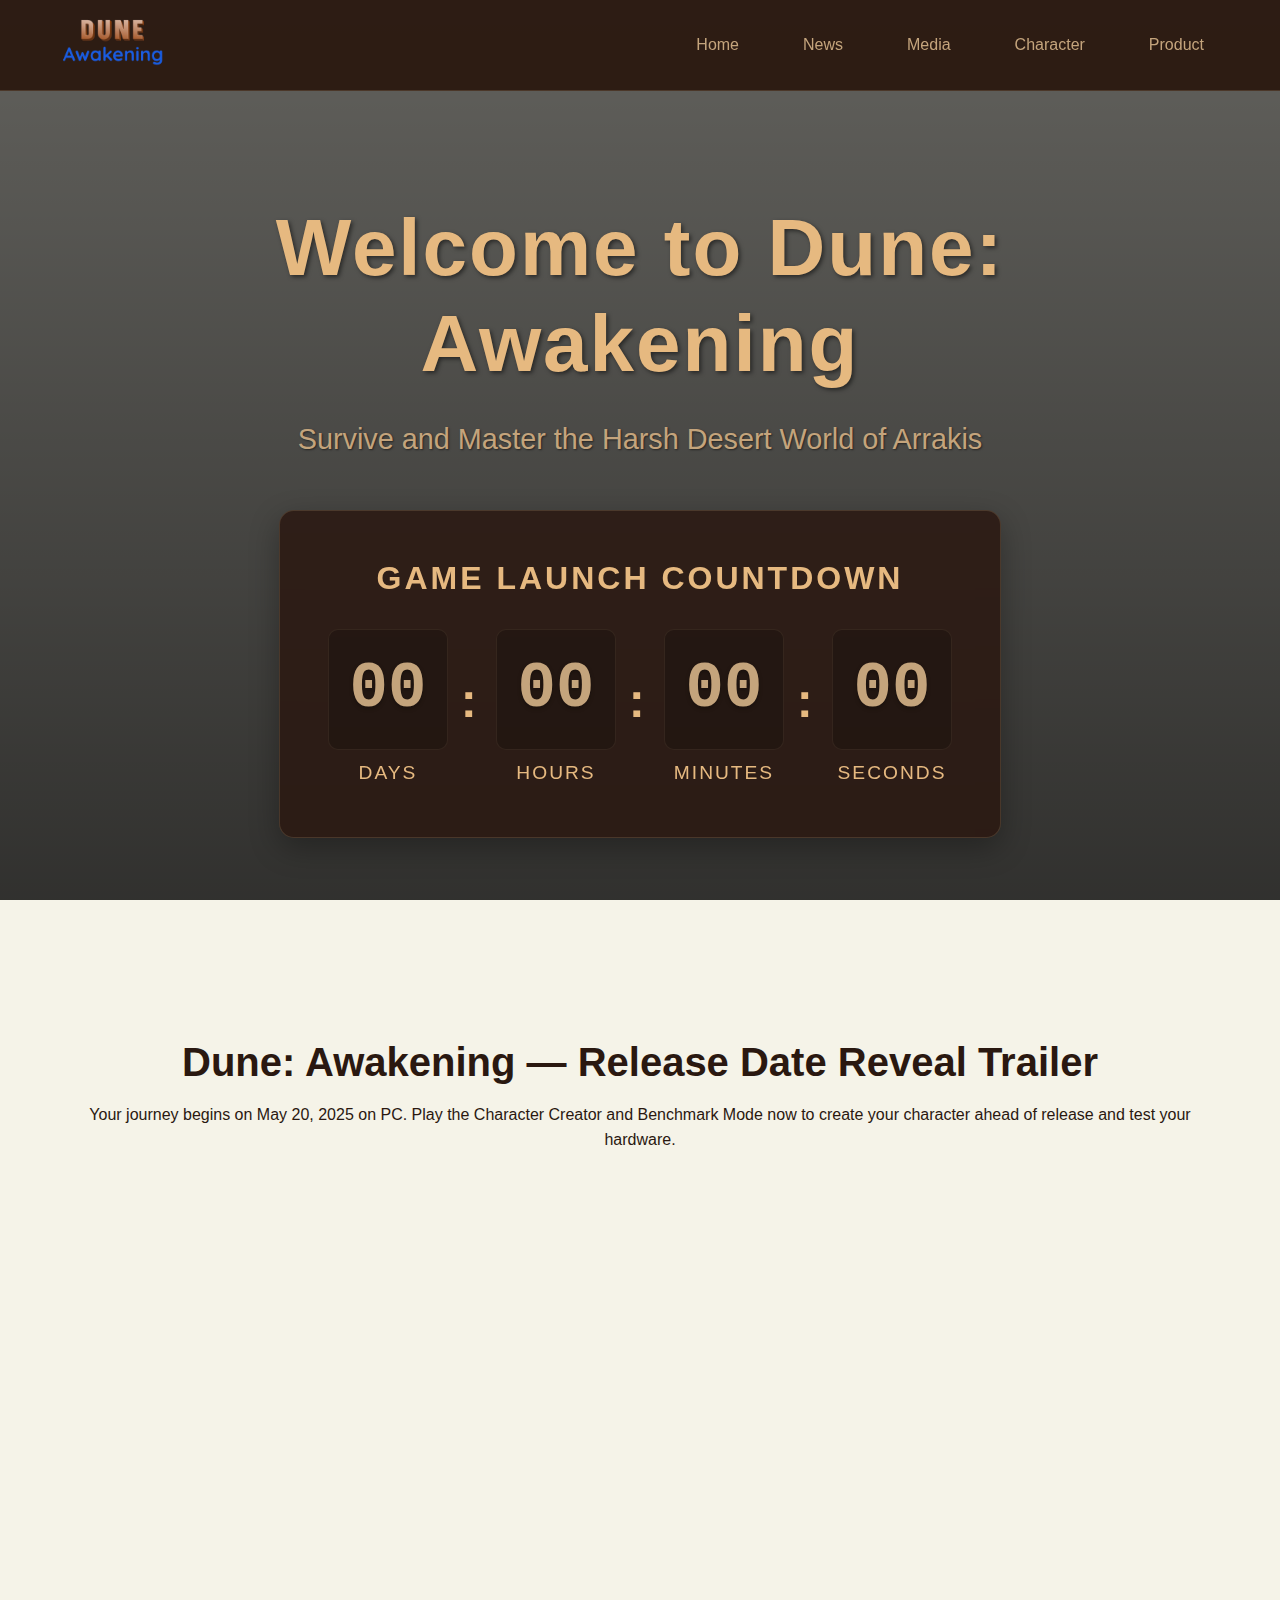
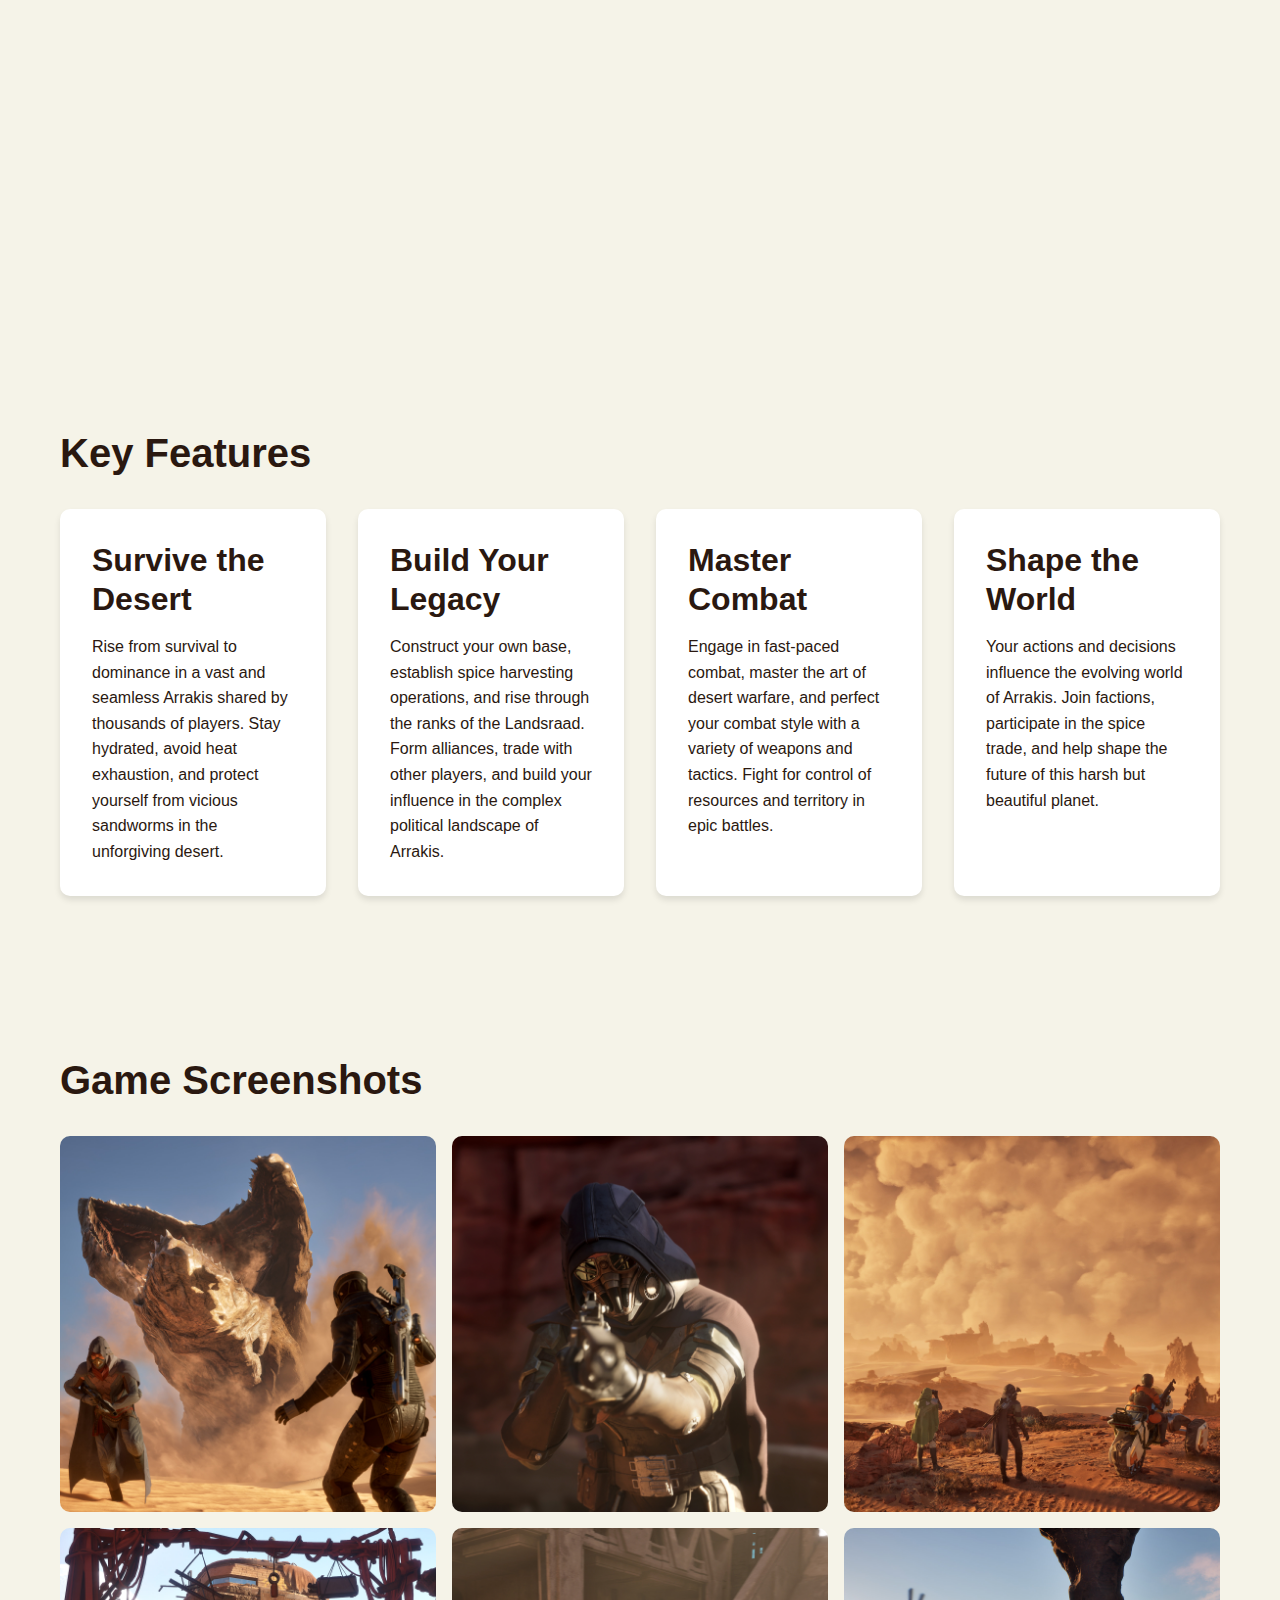
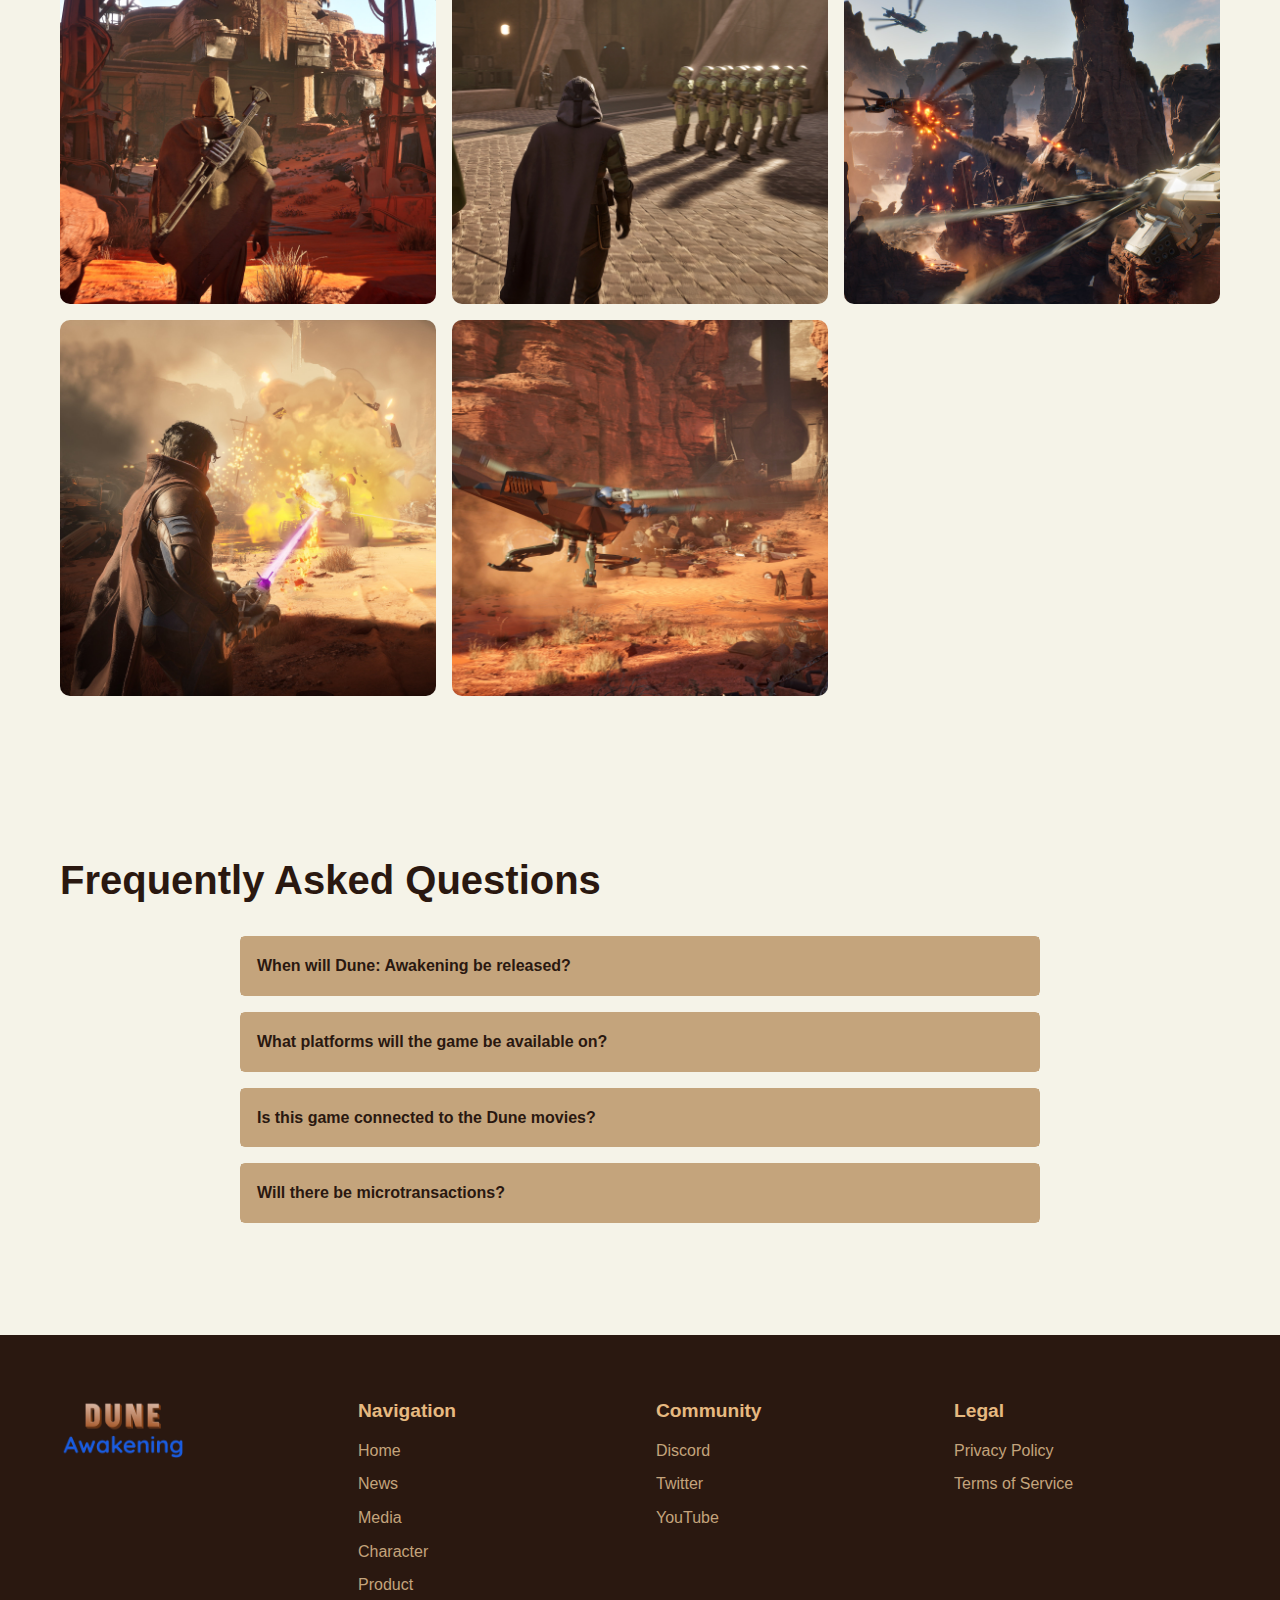
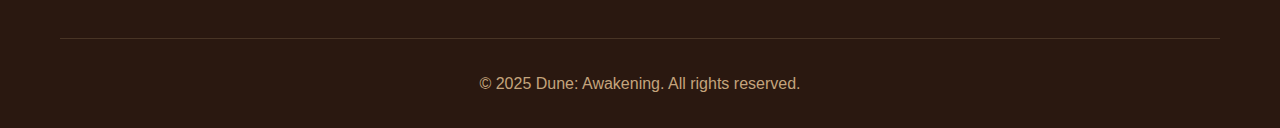
==== commit bc697b33: "feat:优化" ====
--- a/index.html
+++ b/index.html
@@ -4,7 +4,7 @@
         <meta charset="UTF-8">
         <meta name="viewport" content="width=device-width, initial-scale=1.0">
         <title>Dune: Awakening - Open World Survival MMO Game | Official Site</title>
-        <meta name="description" content="Discover Dune: Awakening, an epic open world survival MMO set in the Dune universe. Survive Arrakis, master the desert, and rise to power in this immersive multiplayer experience. Coming in 2025.">
+        <meta name="description" content="Experience the epic world of Dune: Awakening, an immersive open-world survival MMO set in the legendary Dune universe. Survive the harsh deserts of Arrakis, build your legacy, and rise to power in this groundbreaking multiplayer experience.">
         <meta name="keywords" content="dune awakening, dune mmo, survival mmo, arrakis game, open world game, multiplayer game, spice harvesting, sandworm">
         
         <!-- Open Graph / Facebook -->
@@ -25,63 +25,199 @@
         <link rel="apple-touch-icon" href="static/logo.png">
         
         <!-- Styles -->
-        <link rel="stylesheet" href="static/base.css">
+        <link rel="stylesheet" href="static/base.css?v=0.1.1">
         <style>
-            :root {
-                --primary-color: #c4a47c;
-                --secondary-color: #2a1810;
-                --bg-color: #f5f3e8;
-                --text-color: #2a1810;
-            }
-
-            body {
-                font-family: 'Segoe UI', Tahoma, Geneva, Verdana, sans-serif;
-                line-height: 1.6;
-                color: var(--text-color);
-                margin: 0;
-                padding: 0;
-            }
-
-            .hero-section {
-                background: linear-gradient(rgba(0,0,0,0.5), rgba(0,0,0,0.7)), url('static/hero-bg.jpg');
+           
+
+            .play-now-btn {
+                background-color: var(--accent-color);
+                color: var(--secondary-color);
+                padding: 0.8rem 1.5rem;
+                border-radius: 4px;
+                font-weight: bold;
+                transition: background-color 0.3s ease;
+            }
+
+            .play-now-btn:hover {
+                background-color: var(--dark-accent);
+                color: var(--bg-color);
+            }
+
+
+            @media (max-width: 768px) {
+                nav ul {
+                    display: none;
+                }
+
+                .mobile-menu {
+                    display: block;
+                }
+            }
+
+            .hero {
+                background-image: linear-gradient(rgba(0, 0, 0, 0.6), rgba(0, 0, 0, 0.8)), url('static/hero-bg.jpg');
                 background-size: cover;
                 background-position: center;
-                color: white;
-                padding: 120px 0;
+                background-attachment: fixed;
+                color: var(--primary-color);
+                padding: 200px 0 120px;
                 text-align: center;
+                position: relative;
+                overflow: hidden;
+            }
+
+            .hero::before {
+                content: '';
+                position: absolute;
+                top: 0;
+                left: 0;
+                right: 0;
+                bottom: 0;
+                background: url('static/sand-texture.png');
+                opacity: 0.1;
+                animation: sandStorm 30s linear infinite;
+            }
+
+            @keyframes sandStorm {
+                from { background-position: 0 0; }
+                to { background-position: 1000px 1000px; }
+            }
+
+            .hero h1 {
+                font-size: 5rem;
+                margin-bottom: 1.5rem;
+                text-shadow: 2px 2px 4px rgba(0, 0, 0, 0.5);
+                font-weight: 800;
+                letter-spacing: 2px;
+                color: var(--accent-color);
+            }
+
+            .hero .subtitle {
+                font-size: 1.8rem;
+                margin-bottom: 3rem;
+                font-weight: 400;
+                text-shadow: 1px 1px 2px rgba(0, 0, 0, 0.5);
+                color: var(--primary-color);
+            }
+
+            .countdown-container {
+                background: rgba(42, 24, 16, 0.85);
+                padding: 3rem;
+                border-radius: 15px;
+                display: inline-block;
+                box-shadow: 0 10px 30px rgba(0, 0, 0, 0.3);
+                border: 1px solid rgba(196, 164, 124, 0.2);
+                backdrop-filter: blur(10px);
+            }
+
+            .countdown-container h2 {
+                color: var(--accent-color);
+                font-size: 2rem;
+                margin-bottom: 2rem;
+                text-transform: uppercase;
+                letter-spacing: 3px;
+                font-weight: 600;
             }
 
             .countdown {
                 display: flex;
-                justify-content: center;
-                gap: 20px;
-                margin: 40px 0;
+                gap: 3rem;
+                margin-top: 1.5rem;
             }
 
             .countdown-item {
-                background: rgba(255,255,255,0.1);
-                padding: 20px;
-                border-radius: 8px;
-                min-width: 100px;
-            }
-
-            .section {
-                padding: 80px 0;
-            }
-
-            .container {
-                max-width: 1200px;
-                margin: 0 auto;
-                padding: 0 20px;
+                text-align: center;
+                min-width: 120px;
+                position: relative;
+            }
+
+            .countdown-item:not(:last-child)::after {
+                content: ':';
+                position: absolute;
+                right: -1.8rem;
+                top: 50%;
+                transform: translateY(-60%);
+                color: var(--accent-color);
+                font-size: 3rem;
+                font-weight: bold;
+            }
+
+            .countdown-item span {
+                font-size: 4rem;
+                font-weight: bold;
+                display: block;
+                color: var(--primary-color);
+                text-shadow: 0 2px 4px rgba(0, 0, 0, 0.3);
+                font-family: 'Courier New', monospace;
+                background: rgba(0, 0, 0, 0.2);
+                border-radius: 10px;
+                padding: 0.5rem;
+                margin-bottom: 0.5rem;
+                border: 1px solid rgba(196, 164, 124, 0.1);
+            }
+
+            .countdown-item label {
+                font-size: 1.2rem;
+                text-transform: uppercase;
+                color: var(--accent-color);
+                letter-spacing: 2px;
+                font-weight: 500;
+            }
+
+            @media (max-width: 768px) {
+                .hero h1 {
+                    font-size: 3rem;
+                }
+
+                .hero .subtitle {
+                    font-size: 1.4rem;
+                }
+
+                .countdown {
+                    gap: 1.5rem;
+                }
+
+                .countdown-item {
+                    min-width: 80px;
+                }
+
+                .countdown-item span {
+                    font-size: 2.5rem;
+                }
+
+                .countdown-item:not(:last-child)::after {
+                    right: -1rem;
+                    font-size: 2rem;
+                }
+
+                .countdown-item label {
+                    font-size: 0.9rem;
+                }
+
+                .countdown-container {
+                    padding: 1.5rem;
+                }
+
+                .countdown-container h2 {
+                    font-size: 1.5rem;
+                }
+            }
+
+            section {
+                padding: 5rem 0;
+            }
+
+            .introduction {
+                text-align: center;
             }
 
             .video-container {
+                margin: 2rem auto;
+                max-width: 800px;
                 position: relative;
                 padding-bottom: 56.25%;
                 height: 0;
                 overflow: hidden;
-                max-width: 100%;
-                margin: 40px 0;
             }
 
             .video-container iframe {
@@ -92,36 +228,55 @@
                 height: 100%;
             }
 
-            .features-grid {
+            .feature-grid {
+                display: grid;
+                grid-template-columns: repeat(auto-fit, minmax(250px, 1fr));
+                gap: 2rem;
+                margin-top: 2rem;
+            }
+
+            .feature-card {
+                background: white;
+                padding: 2rem;
+                border-radius: 10px;
+                box-shadow: 0 4px 6px rgba(0, 0, 0, 0.1);
+            }
+
+            .screenshot-grid {
                 display: grid;
                 grid-template-columns: repeat(auto-fit, minmax(300px, 1fr));
-                gap: 30px;
-                margin: 40px 0;
-            }
-
-            .feature-card {
-                background: white;
-                padding: 30px;
-                border-radius: 8px;
-                box-shadow: 0 4px 6px rgba(0,0,0,0.1);
+                gap: 1rem;
+                margin-top: 2rem;
+            }
+
+            .screenshot-grid img {
+                width: 100%;
+                height: 100%;
+                object-fit: cover;
+                border-radius: 10px;
+            }
+
+            .faq-list {
+                max-width: 800px;
+                margin: 2rem auto;
             }
 
             .faq-item {
-                margin-bottom: 20px;
+                margin-bottom: 1rem;
+                border: 1px solid var(--primary-color);
+                border-radius: 5px;
             }
 
             .faq-question {
+                padding: 1rem;
                 background: var(--primary-color);
-                color: white;
-                padding: 15px;
-                border-radius: 4px;
+                color: var(--secondary-color);
                 cursor: pointer;
+                font-weight: bold;
             }
 
             .faq-answer {
-                padding: 15px;
-                background: white;
-                border-radius: 0 0 4px 4px;
+                padding: 1rem;
                 display: none;
             }
 
@@ -129,19 +284,75 @@
                 display: block;
             }
 
-            .cta-button {
-                display: inline-block;
-                background: var(--primary-color);
-                color: white;
-                padding: 15px 30px;
-                border-radius: 4px;
+            .mobile-menu-btn {
+                display: none;
+                background: none;
+                border: none;
+                cursor: pointer;
+                padding: 10px;
+            }
+
+            .mobile-menu-btn span {
+                display: block;
+                width: 25px;
+                height: 3px;
+                background-color: var(--primary-color);
+                margin: 5px 0;
+                transition: all 0.3s ease;
+            }
+
+            .mobile-menu {
+                display: none;
+                position: fixed;
+                top: 0;
+                left: 0;
+                right: 0;
+                bottom: 0;
+                background-color: rgba(0, 0, 0, 0.95);
+                padding: 20px;
+                z-index: 1000;
+            }
+
+            .mobile-menu.active {
+                display: block;
+            }
+
+            .mobile-menu ul {
+                list-style: none;
+                padding: 0;
+                margin: 60px 0 0 0;
+            }
+
+            .mobile-menu ul li {
+                margin: 20px 0;
+                text-align: center;
+            }
+
+            .mobile-menu ul li a {
+                color: var(--primary-color);
+                font-size: 1.5rem;
                 text-decoration: none;
-                font-weight: bold;
-                transition: background 0.3s;
-            }
-
-            .cta-button:hover {
-                background: var(--secondary-color);
+            }
+
+            .close-menu {
+                position: absolute;
+                right: 20px;
+                top: 20px;
+                background: none;
+                border: none;
+                color: var(--primary-color);
+                font-size: 30px;
+                cursor: pointer;
+            }
+
+            @media (max-width: 768px) {
+                nav ul {
+                    display: none;
+                }
+
+                .mobile-menu-btn {
+                    display: block;
+                }
             }
         </style>
     </head>
@@ -150,129 +361,132 @@
             <div class="container">
                 <nav>
                     <div class="logo">
-                        <img src="static/logo.png" alt="The Quinfall Logo">
-                    </div>
-                    <ul>
-                        <li><a href="/">Home</a></li>
-                        <li><a href="/character">Character</a></li>
-                        <li><a href="/monsters">Monsters</a></li>
-                        <li><a href="/news">News</a></li>
-                        <li class="dropdown">
-                            <a href="#" class="dropdown-toggle">Guides</a>
-                            <ul class="dropdown-menu">
-                                <li><a href="/guides/weapons">Weapons</a></li>
-                                <li><a href="/guides/world">World Map</a></li>
-                                <li><a href="/guides/gold-coins">Gold Coins</a></li>
-                                <li><a href="/guides/video-guides">Video Guides</a></li>
-                            </ul>
-                        </li>
-                        <li><a href="/download" class="download-btn">Download</a></li>
-                    </ul>
-                    <div class="mobile-menu">
+                        <img src="static/logo.png" alt="Dune: Awakening Logo">
+                    </div>
+                    <button class="mobile-menu-btn">
                         <span></span>
                         <span></span>
                         <span></span>
-                    </div>
+                    </button>
+                    <ul>
+                        <li><a href="/">Home</a></li>
+                        <li><a href="/news">News</a></li>
+                        <li><a href="/media">Media</a></li>
+                        <li><a href="/character">Character</a></li>
+                        <li><a href="/product">Product</a></li>
+                    </ul>
                 </nav>
             </div>
+            <div class="mobile-menu">
+                <button class="close-menu">&times;</button>
+                <ul>
+                    <li><a href="/">Home</a></li>
+                    <li><a href="/news">News</a></li>
+                    <li><a href="/media">Media</a></li>
+                    <li><a href="/character">Character</a></li>
+                    <li><a href="/product">Product</a></li>
+                </ul>
+            </div>
         </header>
 
         <main>
-            <section class="hero-section">
+            <section class="hero">
                 <div class="container">
                     <h1>Welcome to Dune: Awakening</h1>
-                    <p class="hero-subtitle">Survive the most dangerous planet in the universe</p>
-                    <div class="countdown">
-                        <div class="countdown-item">
-                            <div class="countdown-value" id="days">00</div>
-                            <div class="countdown-label">Days</div>
-                        </div>
-                        <div class="countdown-item">
-                            <div class="countdown-value" id="hours">00</div>
-                            <div class="countdown-label">Hours</div>
-                        </div>
-                        <div class="countdown-item">
-                            <div class="countdown-value" id="minutes">00</div>
-                            <div class="countdown-label">Minutes</div>
-                        </div>
-                        <div class="countdown-item">
-                            <div class="countdown-value" id="seconds">00</div>
-                            <div class="countdown-label">Seconds</div>
-                        </div>
-                    </div>
-                    <a href="#about" class="cta-button">Learn More</a>
+                    <p class="subtitle">Survive and Master the Harsh Desert World of Arrakis</p>
+                    <div class="countdown-container">
+                        <h2>Game Launch Countdown</h2>
+                        <div class="countdown">
+                            <div class="countdown-item">
+                                <span id="days">00</span>
+                                <label>Days</label>
+                            </div>
+                            <div class="countdown-item">
+                                <span id="hours">00</span>
+                                <label>Hours</label>
+                            </div>
+                            <div class="countdown-item">
+                                <span id="minutes">00</span>
+                                <label>Minutes</label>
+                            </div>
+                            <div class="countdown-item">
+                                <span id="seconds">00</span>
+                                <label>Seconds</label>
+                            </div>
+                        </div>
+                    </div>
                 </div>
             </section>
 
-            <section id="about" class="section">
+            <section class="introduction">
                 <div class="container">
-                    <h2>About Dune: Awakening</h2>
-                    <p>Dune: Awakening is an open world survival MMO that combines the grittiness and creativity of survival games with the social interactivity of large-scale multiplayer games. Set in the iconic Dune universe, players will rise from survival to dominance in a vast and seamless Arrakis shared by thousands of players.</p>
-                    
+                    <h2>Dune: Awakening — Release Date Reveal Trailer</h2>
+                    <p>Your journey begins on May 20, 2025 on PC. Play the Character Creator and Benchmark Mode now to create your character ahead of release and test your hardware.</p>
                     <div class="video-container">
-                        <iframe width="560" height="315" src="https://www.youtube.com/embed/6SC_JO-xecU?si=-RWIKp7G6nITp80L" title="YouTube video player" frameborder="0" allow="accelerometer; autoplay; clipboard-write; encrypted-media; gyroscope; picture-in-picture; web-share" referrerpolicy="strict-origin-when-cross-origin" allowfullscreen></iframe>
-                    </div>
-
-                    <div class="features-grid">
+                        <iframe width="560" height="315" src="https://www.youtube.com/embed/gl6Wi20fSp0?si=K1Ip1KbntIQXME_K" title="YouTube video player" frameborder="0" allow="accelerometer; autoplay; clipboard-write; encrypted-media; gyroscope; picture-in-picture; web-share" referrerpolicy="strict-origin-when-cross-origin" allowfullscreen></iframe>
+                    </div>
+                </div>
+            </section>
+
+            <section class="features">
+                <div class="container">
+                    <h2>Key Features</h2>
+                    <div class="feature-grid">
                         <div class="feature-card">
-                            <h3>Alternate Timeline</h3>
-                            <p>Experience a unique story where Lady Jessica gave birth to a daughter instead of Paul Atreides, creating a new timeline of political intrigue and power struggles on Arrakis.</p>
+                            <h3>Survive the Desert</h3>
+                            <p>Rise from survival to dominance in a vast and seamless Arrakis shared by thousands of players. Stay hydrated, avoid heat exhaustion, and protect yourself from vicious sandworms in the unforgiving desert.</p>
                         </div>
                         <div class="feature-card">
-                            <h3>Massive World</h3>
-                            <p>Explore a vast, seamless open world with hundreds of other players. From the bustling streets of Arrakeen to the deadly deep desert, every corner of Arrakis holds new adventures.</p>
+                            <h3>Build Your Legacy</h3>
+                            <p>Construct your own base, establish spice harvesting operations, and rise through the ranks of the Landsraad. Form alliances, trade with other players, and build your influence in the complex political landscape of Arrakis.</p>
                         </div>
                         <div class="feature-card">
-                            <h3>Survival Mechanics</h3>
-                            <p>Master the art of desert survival. Manage your water, avoid heat exhaustion, and learn to navigate the treacherous sandstorms that reshape the landscape.</p>
+                            <h3>Master Combat</h3>
+                            <p>Engage in fast-paced combat, master the art of desert warfare, and perfect your combat style with a variety of weapons and tactics. Fight for control of resources and territory in epic battles.</p>
+                        </div>
+                        <div class="feature-card">
+                            <h3>Shape the World</h3>
+                            <p>Your actions and decisions influence the evolving world of Arrakis. Join factions, participate in the spice trade, and help shape the future of this harsh but beautiful planet.</p>
                         </div>
                     </div>
                 </div>
             </section>
 
-            <section class="section" style="background-color: var(--bg-color);">
+            <section class="screenshots">
                 <div class="container">
-                    <h2>How to Play</h2>
-                    <div class="features-grid">
-                        <div class="feature-card">
-                            <h3>1. Survive</h3>
-                            <p>Learn the ways of the Fremen. Craft stillsuits, extract water from enemies, and build shelter from deadly sandstorms. Always beware the approaching sandworm.</p>
-                        </div>
-                        <div class="feature-card">
-                            <h3>2. Explore</h3>
-                            <p>Use ornithopters and suspensor belts to traverse the vast desert. Visit social hubs in Arrakeen and Harko Village to trade and interact with other players.</p>
-                        </div>
-                        <div class="feature-card">
-                            <h3>3. Master</h3>
-                            <p>Choose your path among the Great Schools: Bene Gesserit, Trooper, Mentat, Swordmaster, and Planetologist. Each offers unique abilities and gameplay styles.</p>
-                        </div>
-                        <div class="feature-card">
-                            <h3>4. Rise to Power</h3>
-                            <p>Build your reputation with the great houses, control valuable spice resources, and influence server-wide politics through the Landsraad system.</p>
-                        </div>
+                    <h2>Game Screenshots</h2>
+                    <div class="screenshot-grid">
+                        <img src="static/images/screenshot1.jpg" alt="A vast desert landscape of Arrakis with towering sand dunes and a distant sandworm">
+                        <img src="static/images/screenshot2.jpg" alt="A massive sandworm emerging from the desert during a spice harvesting operation">
+                        <img src="static/images/screenshot3.jpg" alt="Player constructing a desert fortress with shield walls and water storage facilities">
+                        <img src="static/images/screenshot4.jpg" alt="Epic combat scene between players using Fremen-style weapons and tactics">
+                        <img src="static/images/screenshot5.jpg" alt="Advanced base with spice refineries and defensive structures in the desert">
+                        <img src="static/images/screenshot6.jpg" alt="Player character in stillsuit engaging in melee combat with raiders">
+                        <img src="static/images/screenshot7.jpg" alt="Ornithopter flying over a desert storm with lightning and swirling sand">
+                        <img src="static/images/screenshot8.jpg" alt="Night scene showing bioluminescent desert creatures and spice blooms">
                     </div>
                 </div>
             </section>
 
-            <section class="section">
+            <section class="faq">
                 <div class="container">
                     <h2>Frequently Asked Questions</h2>
                     <div class="faq-list">
                         <div class="faq-item">
-                            <div class="faq-question">When is Dune: Awakening releasing?</div>
-                            <div class="faq-answer">Dune: Awakening is scheduled for release in early 2025 on PC, PlayStation 5, and Xbox Series X|S.</div>
+                            <div class="faq-question">When will Dune: Awakening be released?</div>
+                            <div class="faq-answer">Dune: Awakening is scheduled for release in early 2025. The exact date will be announced soon.</div>
                         </div>
                         <div class="faq-item">
-                            <div class="faq-question">Is PvP mandatory?</div>
-                            <div class="faq-answer">No, PvP is entirely optional. Players can focus on PvE content, crafting, and political gameplay without engaging in direct combat with other players.</div>
+                            <div class="faq-question">What platforms will the game be available on?</div>
+                            <div class="faq-answer">The game will be available on PC through Steam at launch, with console versions planned for later release.</div>
                         </div>
                         <div class="faq-item">
-                            <div class="faq-question">What languages will be supported?</div>
-                            <div class="faq-answer">The game will launch with support for English, French, Italian, German, Spanish, Japanese, Korean, Polish, Portuguese, Russian, Simplified Chinese, Traditional Chinese, Turkish, and Ukrainian.</div>
+                            <div class="faq-question">Is this game connected to the Dune movies?</div>
+                            <div class="faq-answer">While Dune: Awakening is set in the Dune universe, it tells its own unique story while staying true to the core themes and elements of the franchise.</div>
                         </div>
                         <div class="faq-item">
-                            <div class="faq-question">Can I play solo?</div>
-                            <div class="faq-answer">Yes, while Dune: Awakening is an MMO, it's designed to be enjoyable for solo players. However, some endgame content and activities will require group participation.</div>
+                            <div class="faq-question">Will there be microtransactions?</div>
+                            <div class="faq-answer">The game will focus on providing a fair and balanced experience. More details about the business model will be shared closer to launch.</div>
                         </div>
                     </div>
                 </div>
@@ -283,57 +497,43 @@
             <div class="container">
                 <div class="footer-content">
                     <div class="footer-logo">
-                        <img src="static/logo.png" alt="The Quinfall Logo">
-                        <div class="social-links">
-                            <a href="https://discord.gg/thequinfall" target="_blank" aria-label="Discord">
-                                <svg viewBox="0 0 24 24"><path d="M20.317 4.37a19.791 19.791 0 0 0-4.885-1.515a.074.074 0 0 0-.079.037c-.21.375-.444.864-.608 1.25a18.27 18.27 0 0 0-5.487 0a12.64 12.64 0 0 0-.617-1.25a.077.077 0 0 0-.079-.037A19.736 19.736 0 0 0 3.677 4.37a.07.07 0 0 0-.032.027C.533 9.046-.32 13.58.099 18.057a.082.082 0 0 0 .031.057a19.9 19.9 0 0 0 5.993 3.03a.078.078 0 0 0 .084-.028a14.09 14.09 0 0 0 1.226-1.994a.076.076 0 0 0-.041-.106a13.107 13.107 0 0 1-1.872-.892a.077.077 0 0 1-.008-.128a10.2 10.2 0 0 0 .372-.292a.074.074 0 0 1 .077-.01c3.928 1.793 8.18 1.793 12.062 0a.074.074 0 0 1 .078.01c.12.098.246.198.373.292a.077.077 0 0 1-.006.127a12.299 12.299 0 0 1-1.873.892a.077.077 0 0 0-.041.107c.36.698.772 1.362 1.225 1.993a.076.076 0 0 0 .084.028a19.839 19.839 0 0 0 6.002-3.03a.077.077 0 0 0 .032-.054c.5-5.177-.838-9.674-3.549-13.66a.061.061 0 0 0-.031-.03z"/></svg>
-                            </a>
-                        </div>
+                        <img src="static/logo.png" alt="Dune: Awakening Logo">
                     </div>
                     <div class="footer-links">
-                        <div class="footer-column">
-                            <h3>Game</h3>
-                            <ul>
-                                <li><a href="/">Home</a></li>
-                                <li><a href="/character">Character</a></li>
-                                <li><a href="/monsters">Monsters</a></li>
-                                <li><a href="/news">News</a></li>
-                            </ul>
-                        </div>
-                        <div class="footer-column">
-                            <h3>Guides</h3>
-                            <ul>
-                                <li><a href="/guides/weapons">Weapons</a></li>
-                                <li><a href="/guides/world">World Map</a></li>
-                                <li><a href="/guides/gold-coins">Gold Coins</a></li>
-                                <li><a href="/guides/video-guides">Video Guides</a></li>
-                            </ul>
-                        </div>
-                        <div class="footer-column">
-                            <h3>Community</h3>
-                            <ul>
-                                <li><a href="/download">Download</a></li>
-                                <li><a href="https://discord.gg/thequinfall" target="_blank">Discord</a></li>
-                            </ul>
-                        </div>
-                        <div class="footer-column">
-                            <h3>Legal</h3>
-                            <ul>
-                                <li><a href="/privacy-policy">Privacy Policy</a></li>
-                                <li><a href="/terms-of-service">Terms of Service</a></li>
-                            </ul>
-                        </div>
+                        <h3>Navigation</h3>
+                        <ul>
+                            <li><a href="/">Home</a></li>
+                            <li><a href="/news">News</a></li>
+                            <li><a href="/media">Media</a></li>
+                            <li><a href="/character">Character</a></li>
+                            <li><a href="/product">Product</a></li>
+                        </ul>
+                    </div>
+                    <div class="footer-links">
+                        <h3>Community</h3>
+                        <ul>
+                            <li><a href="https://discord.gg/duneawakening" target="_blank">Discord</a></li>
+                            <li><a href="https://twitter.com/duneawakening" target="_blank">Twitter</a></li>
+                            <li><a href="https://www.youtube.com/duneawakening" target="_blank">YouTube</a></li>
+                        </ul>
+                    </div>
+                    <div class="footer-links">
+                        <h3>Legal</h3>
+                        <ul>
+                            <li><a href="/privacy-policy">Privacy Policy</a></li>
+                            <li><a href="/terms-of-service">Terms of Service</a></li>
+                        </ul>
                     </div>
                 </div>
                 <div class="footer-bottom">
-                    <p>© 2025 The Quinfall. All rights reserved.</p>
+                    <p>© 2025 Dune: Awakening. All rights reserved.</p>
                 </div>
             </div>
         </footer>
-       
+
         <script>
             // Countdown Timer
-            const countDownDate = new Date("Jan 1, 2025").getTime();
+            const countDownDate = new Date("May 20, 2025").getTime();
 
             const countdown = setInterval(function() {
                 const now = new Date().getTime();
@@ -362,6 +562,26 @@
                     item.classList.toggle('active');
                 });
             });
+
+            // Mobile Menu
+            const mobileMenuBtn = document.querySelector('.mobile-menu-btn');
+            const mobileMenu = document.querySelector('.mobile-menu');
+            const closeMenu = document.querySelector('.close-menu');
+
+            mobileMenuBtn.addEventListener('click', () => {
+                mobileMenu.classList.add('active');
+            });
+
+            closeMenu.addEventListener('click', () => {
+                mobileMenu.classList.remove('active');
+            });
+
+            // Close mobile menu when clicking on a link
+            document.querySelectorAll('.mobile-menu a').forEach(link => {
+                link.addEventListener('click', () => {
+                    mobileMenu.classList.remove('active');
+                });
+            });
         </script>
     </body>
 </html>
--- a/static/base.css
+++ b/static/base.css
@@ -1,23 +1,24 @@
-  /* Reset and base styles */
-  * {
+:root {
+    --primary-color: #c4a47c;     /* Sand color */
+    --secondary-color: #2a1810;   /* Dark brown */
+    --bg-color: #f5f3e8;         /* Light sand */
+    --accent-color: #e6b980;     /* Warm gold */
+    --dark-accent: #8b4513;      /* Spice brown */
+    --text-color: #2a1810;       /* Dark text */
+    --menu-bg: rgba(42, 24, 16, 0.95); /* Semi-transparent dark brown */
+}
+
+* {
     margin: 0;
     padding: 0;
     box-sizing: border-box;
 }
 
-:root {
-    --primary-color: #e62429;
-    --secondary-color: #1a1a1a;
-    --text-color: #333;
-    --light-bg: #f5f5f5;
-    --white: #ffffff;
-}
-
 body {
-    font-family: 'Arial', sans-serif;
+    font-family: 'Segoe UI', Tahoma, Geneva, Verdana, sans-serif;
     line-height: 1.6;
     color: var(--text-color);
-    overflow-x: hidden;
+    background-color: var(--bg-color);
 }
 
 .container {
@@ -26,800 +27,278 @@
     padding: 0 20px;
 }
 
-/* Header styles */
+/* Header Styles */
 header {
-    background: var(--secondary-color);
+    background-color: var(--menu-bg);
     position: fixed;
     width: 100%;
     top: 0;
     z-index: 1000;
-    padding: 1rem 0;
+    border-bottom: 1px solid rgba(196, 164, 124, 0.2);
 }
 
 nav {
     display: flex;
     justify-content: space-between;
     align-items: center;
+    padding: 1rem 0;
 }
 
 .logo img {
-    height: 40px;
-    width: auto;
+    height: 50px;
 }
 
 nav ul {
     display: flex;
     list-style: none;
     gap: 2rem;
-}
-
-nav a {
-    color: var(--white);
+    align-items: center;
+}
+
+nav ul li a {
+    color: var(--primary-color);
     text-decoration: none;
-    font-weight: 600;
-    transition: color 0.3s;
-}
-
-nav a:hover {
-    color: var(--primary-color);
-}
-
-.download-btn {
-    background: var(--primary-color);
-    padding: 0.5rem 1.5rem;
+    font-weight: 500;
+    padding: 0.5rem 1rem;
     border-radius: 4px;
-}
-
-.download-btn:hover {
-    background: #c41e23;
-    color: var(--white);
-}
-
-/* Hero section */
-.hero {
-    height: 100vh;
-    position: relative;
-    display: flex;
-    align-items: center;
-    color: var(--white);
-    overflow: hidden;
-    background: url('images/mavelrivals.avif') no-repeat center center;
-    background-size: cover;
-}
-
-.hero::before {
-    content: '';
-    position: absolute;
-    top: 0;
-    left: 0;
-    width: 100%;
-    height: 100%;
-    background: rgba(0, 0, 0, 0.4);
-    z-index: 0;
-}
-
-.hero-content {
-    max-width: 800px;
-    margin: 0 auto;
+    transition: all 0.3s ease;
+}
+
+nav ul li a:hover {
+    color: var(--accent-color);
+    background: rgba(230, 185, 128, 0.1);
+}
+
+/* Footer Styles */
+footer {
+    background-color: var(--secondary-color);
+    color: var(--primary-color);
+    padding: 4rem 0 2rem;
+}
+
+.footer-content {
+    display: grid;
+    grid-template-columns: repeat(auto-fit, minmax(200px, 1fr));
+    gap: 2rem;
+    margin-bottom: 2rem;
+}
+
+.footer-logo img {
+    height: 60px;
+    margin-bottom: 1rem;
+}
+
+.footer-links h3 {
+    color: var(--accent-color);
+    margin-bottom: 1rem;
+    font-size: 1.2rem;
+}
+
+.footer-links ul {
+    list-style: none;
+}
+
+.footer-links ul li {
+    margin-bottom: 0.5rem;
+}
+
+.footer-links ul li a {
+    color: var(--primary-color);
+    text-decoration: none;
+    transition: color 0.3s ease;
+}
+
+.footer-links ul li a:hover {
+    color: var(--accent-color);
+}
+
+.footer-bottom {
     text-align: center;
-    position: relative;
-    z-index: 1;
-}
-
-.hero h1 {
-    font-size: 4rem;
-    margin-bottom: 1.5rem;
-    text-shadow: 2px 2px 4px rgba(0,0,0,0.5);
-}
-
-.hero p {
-    font-size: 1.2rem;
-    margin-bottom: 2rem;
-}
-
-.hero-buttons {
-    display: flex;
-    gap: 1rem;
-    justify-content: center;
-    flex-wrap: wrap;
-}
-
-.platform-btn {
-    display: flex;
-    align-items: center;
-    gap: 0.5rem;
+    padding-top: 2rem;
+    border-top: 1px solid rgba(196, 164, 124, 0.2);
+}
+
+/* Typography */
+h1, h2, h3, h4, h5, h6 {
+    color: var(--secondary-color);
+    margin-bottom: 1rem;
+    font-weight: 700;
+    line-height: 1.2;
+}
+
+h1 { font-size: 3.5rem; }
+h2 { font-size: 2.5rem; }
+h3 { font-size: 2rem; }
+h4 { font-size: 1.5rem; }
+
+/* Buttons */
+.button {
+    display: inline-block;
     padding: 0.8rem 1.5rem;
     border-radius: 4px;
     text-decoration: none;
-    font-weight: 600;
-    transition: all 0.3s;
-    background: rgba(0, 0, 0, 0.7);
-    color: var(--white);
-    border: 1px solid rgba(255, 255, 255, 0.2);
-}
-
-.platform-btn:hover {
-    background: rgba(255, 255, 255, 0.1);
-    transform: translateY(-2px);
-}
-
-.platform-btn svg {
-    width: 24px;
-    height: 24px;
-    fill: currentColor;
-}
-
-/* 响应式调整 */
-@media (max-width: 768px) {
-    .hero-buttons {
-        flex-direction: column;
-        align-items: center;
-    }
-    
-    .platform-btn {
-        width: 100%;
-        justify-content: center;
-    }
-}
-
-/* About section */
-.about {
-    padding: 8rem 0;
-    min-height: 100vh;
-    background: url('images/sjg-bg_ddc12fc.jpg') no-repeat center center;
-    background-size: cover;
-    position: relative;
-    display: flex;
-    align-items: center;
-}
-
-.about .container {
-    position: relative;
-    z-index: 1;
-    width: 100%;
-}
-
-.about-content {
-    max-width: 600px;
-    padding: 2rem;
-    text-align: left;
-    border-radius: 8px;
-    margin-left: 0;
-}
-
-.about-text {
-    color: var(--text-color);
-    position: relative;
-    z-index: 1;
-}
-
-.about h2 {
+    font-weight: bold;
+    transition: all 0.3s ease;
+    cursor: pointer;
+    border: none;
+}
+
+.button-primary {
+    background-color: var(--accent-color);
     color: var(--secondary-color);
-    text-align: left;
-    margin-bottom: 2rem;
-}
-
-.feature-list li {
-    color: var(--text-color);
-}
-
-.feature-list {
-    margin-top: 2rem;
-    list-style: none;
-}
-
-.feature-list li {
-    margin-bottom: 1rem;
-    padding-left: 2rem;
-    position: relative;
-}
-
-.feature-list li::before {
-    content: '✓';
-    color: var(--primary-color);
-    position: absolute;
-    left: 0;
-}
-
-/* Footer styles */
-footer {
-    background: var(--secondary-color);
-    color: var(--white);
-    padding: 4rem 0 2rem;
-}
-
-.footer-content {
-    display: grid;
-    grid-template-columns: 1fr 2fr;
-    gap: 4rem;
-    margin-bottom: 3rem;
-}
-
-.footer-logo img {
-    width: 150px;
-}
-
-.footer-links {
-    display: grid;
-    grid-template-columns: repeat(3, 1fr);
-    gap: 2rem;
-}
-
-.footer-column h3 {
-    margin-bottom: 1.5rem;
-    font-size: 1.2rem;
-}
-
-.footer-column ul {
-    list-style: none;
-}
-
-.footer-column ul li {
-    margin-bottom: 0.8rem;
-}
-
-.footer-column a {
-    color: var(--white);
-    text-decoration: none;
-    transition: color 0.3s;
-}
-
-.footer-column a:hover {
-    color: var(--primary-color);
-}
-
-.footer-bottom {
-    border-top: 1px solid rgba(255,255,255,0.1);
-    padding-top: 2rem;
-    display: flex;
-    justify-content: space-between;
-    align-items: center;
-}
-
-.social-links {
-    display: flex;
-    gap: 1.5rem;
-}
-
-.social-links a {
-    color: var(--white);
-    text-decoration: none;
-    transition: color 0.3s;
-}
-
-.social-links a:hover {
-    color: var(--primary-color);
-}
-
-/* Mobile menu */
+}
+
+.button-primary:hover {
+    background-color: var(--dark-accent);
+    color: var(--bg-color);
+}
+
+/* Mobile Menu */
 .mobile-menu {
     display: none;
     flex-direction: column;
-    gap: 4px;
+    gap: 6px;
     cursor: pointer;
 }
 
 .mobile-menu span {
+    display: block;
     width: 25px;
     height: 3px;
-    background: var(--white);
-    transition: all 0.3s;
-}
-
-/* Responsive design */
+    background-color: var(--primary-color);
+    transition: all 0.3s ease;
+}
+
+/* Responsive Design */
 @media (max-width: 768px) {
     nav ul {
         display: none;
+        position: absolute;
+        top: 100%;
+        left: 0;
+        width: 100%;
+        background-color: var(--menu-bg);
+        flex-direction: column;
+        padding: 1rem 0;
+    }
+
+    nav ul.active {
+        display: flex;
+    }
+
+    nav ul li {
+        width: 100%;
+        text-align: center;
+    }
+
+    nav ul li a {
+        display: block;
+        padding: 1rem;
     }
 
     .mobile-menu {
         display: flex;
     }
 
-    .hero h1 {
-        font-size: 2.5rem;
-    }
-
-    .about-content {
-        grid-template-columns: 1fr;
-    }
-
-    .footer-content {
-        grid-template-columns: 1fr;
-    }
-
-    .footer-links {
-        grid-template-columns: 1fr 1fr;
-    }
-
-    .footer-bottom {
-        flex-direction: column;
-        text-align: center;
-        gap: 1rem;
-    }
-}
-
-/* Features Section */
-.features {
-    background: var(--light-bg);
-    padding: 5rem 0;
-}
-
-.features h2 {
-    text-align: center;
-    margin-bottom: 3rem;
-}
-
-.features-grid {
-    display: grid;
-    grid-template-columns: repeat(auto-fit, minmax(300px, 1fr));
-    gap: 2rem;
-}
-
-.feature-card {
-    background: var(--white);
-    padding: 2rem;
-    border-radius: 8px;
-    text-align: center;
-    box-shadow: 0 4px 6px rgba(0,0,0,0.1);
-    transition: transform 0.3s ease;
-}
-
-.feature-card:hover {
-    transform: translateY(-5px);
-}
-
-.feature-card svg {
-    width: 80px;
-    height: 80px;
-    margin-bottom: 1.5rem;
-    fill: var(--primary-color);
-}
-
-/* Characters Section */
-.characters {
-    padding: 5rem 0;
-    background: var(--white);
-}
-
-.characters h2 {
-    text-align: center;
-    margin-bottom: 3rem;
-    font-size: 2.5rem;
-}
-
-.character-grid {
-    display: grid;
-    grid-template-columns: repeat(auto-fit, minmax(300px, 1fr));
-    gap: 2rem;
-    margin-bottom: 3rem;
-}
-
-.character-card {
-    background: var(--light-bg);
-    border-radius: 8px;
-    overflow: hidden;
-    transition: transform 0.3s ease;
-}
-
-.character-card:hover {
-    transform: translateY(-5px);
-}
-
-.character-image img {
-    width: 100%;
-    height: 300px;
-    object-fit: cover;
-}
-
-.character-info {
-    padding: 1.5rem;
-}
-
-.role {
-    display: inline-block;
-    padding: 0.3rem 1rem;
+    h1 { font-size: 2.5rem; }
+    h2 { font-size: 2rem; }
+    h3 { font-size: 1.5rem; }
+}
+
+/* Animations */
+@keyframes fadeIn {
+    from { opacity: 0; }
+    to { opacity: 1; }
+}
+
+.fade-in {
+    animation: fadeIn 0.5s ease-in;
+}
+
+/* Custom Scrollbar */
+::-webkit-scrollbar {
+    width: 10px;
+}
+
+::-webkit-scrollbar-track {
+    background: var(--bg-color);
+}
+
+::-webkit-scrollbar-thumb {
     background: var(--primary-color);
-    color: var(--white);
-    border-radius: 20px;
-    font-size: 0.9rem;
-    margin: 0.5rem 0;
-}
-
-/* News Section */
-.news {
-    background: var(--light-bg);
-    padding: 5rem 0;
-}
-
-.news h2 {
-    text-align: center;
-    margin-bottom: 3rem;
-    font-size: 2.5rem;
-}
-
-.news-grid {
-    margin: 0 auto;
-}
-
-.news-card {
-    background: var(--white);
-    border-radius: 12px;
-    overflow: hidden;
-    box-shadow: 0 4px 12px rgba(0,0,0,0.1);
-    transition: transform 0.3s ease;
-    max-width: 1200px;
-    margin: 0 auto;
-}
-
-.news-card:hover {
-    transform: translateY(-5px);
-}
-
-.news-card img {
-    width: 100%;
-    height: 400px;
-    object-fit: cover;
-}
-
-.news-content {
-    padding: 2rem;
-}
-
-.date {
-    color: #666;
-    font-size: 1rem;
-    font-weight: 500;
-}
-
-.news-content h3 {
-    font-size: 1.5rem;
-    margin: 0.5rem 0 1rem;
-    color: var(--secondary-color);
-}
-
-.news-content p {
-    color: #444;
-    line-height: 1.6;
-    margin-bottom: 1.5rem;
-}
-
-.read-more {
-    display: inline-block;
-    color: var(--primary-color);
-    text-decoration: none;
-    font-weight: 600;
-    font-size: 1.1rem;
-    transition: color 0.3s;
-}
-
-.read-more:hover {
-    color: #c41e23;
-}
-
-/* 新闻部分的响应式调整 */
-@media (max-width: 768px) {
-    .news-card img {
-        height: 300px;
-    }
-    
-    .news-content {
-        padding: 1.5rem;
-    }
-}
-
-/* FAQ Section */
-.faq {
-    padding: 5rem 0;
-    background: var(--light-bg);
-}
-
-.faq h2 {
-    text-align: center;
-    margin-bottom: 3rem;
-}
-
-.faq-grid {
-    display: grid;
-    gap: 1.5rem;
-    margin: 0 auto;
-}
-
-.faq-item {
-    background: var(--white);
-    padding: 2rem;
-    border-radius: 12px;
-    box-shadow: 0 4px 12px rgba(0,0,0,0.05);
+    border-radius: 5px;
+}
+
+::-webkit-scrollbar-thumb:hover {
+    background: var(--accent-color);
+}
+.mobile-menu-btn {
+    display: none;
+    background: none;
+    border: none;
+    cursor: pointer;
+    padding: 10px;
+}
+
+.mobile-menu-btn span {
+    display: block;
+    width: 25px;
+    height: 3px;
+    background-color: var(--primary-color);
+    margin: 5px 0;
     transition: all 0.3s ease;
-    cursor: pointer;
-    border: 1px solid rgba(0,0,0,0.05);
-}
-
-.faq-item:hover {
-    transform: translateY(-2px);
-    box-shadow: 0 6px 16px rgba(0,0,0,0.1);
-    border-color: var(--primary-color);
-}
-
-.faq-item h3 {
-    margin-bottom: 1rem;
-    color: var(--secondary-color);
-    font-size: 1.2rem;
-    display: flex;
-    justify-content: space-between;
-    align-items: center;
-}
-
-.faq-item h3::after {
-    content: '+';
-    color: var(--primary-color);
-    font-size: 1.5rem;
-    font-weight: 300;
-}
-
-.faq-item p {
-    color: #666;
-    line-height: 1.6;
-    margin: 0;
-}
-
-/* FAQ 响应式调整 */
-@media (max-width: 768px) {
-    .faq-grid {
-        grid-template-columns: 1fr;
-        padding: 0 1rem;
-    }
-    
-    .faq-item {
-        padding: 1.5rem;
-    }
-}
-
-/* 可以添加网格布局，在宽屏上显示两列 */
-@media (min-width: 992px) {
-    .faq-grid {
-        grid-template-columns: repeat(2, 1fr);  /* 在大屏幕上显示两列 */
-    }
-}
-
-/* 更新平台按钮样式 */
-.platforms {
-    display: flex;
-    gap: 1.5rem;
-    justify-content: center;
-    flex-wrap: wrap;
-    margin-top: 2rem;
-}
-
-.platforms a {
-    transition: transform 0.3s ease;
-}
-
-.platforms a:hover {
-    transform: translateY(-5px);
-}
-
-.platforms img {
-    height: 40px;  /* 调整图标大小 */
-    width: auto;
-}
-
-/* 响应式调整 */
-@media (max-width: 768px) {
-    .platforms {
-        gap: 1rem;
-    }
-    
-    .platforms img {
-        height: 35px;
-    }
-}
-
-/* 添加 main 元素的样式 */
-main {
-    padding-top: 80px; /* 为固定定位的 header 留出空间 */
-    min-height: calc(100vh - 80px); /* 确保内容区域填满剩余视口高度 */
-}
-
-.countdown-container {
-    display: flex;
-    justify-content: center;
-    gap: 20px;
-    margin: 30px 0;
-}
-
-.countdown-item {
-    background: rgba(230, 36, 41, 0.9);
+}
+
+.mobile-menu {
+    display: none;
+    position: fixed;
+    top: 0;
+    left: 0;
+    right: 0;
+    bottom: 0;
+    background-color: rgba(0, 0, 0, 0.95);
     padding: 20px;
-    border-radius: 10px;
-    min-width: 100px;
-    text-align: center;
-    box-shadow: 0 4px 6px rgba(0, 0, 0, 0.1);
-}
-
-.countdown-item span {
+    z-index: 1000;
+}
+
+.mobile-menu.active {
     display: block;
-    color: white;
-}
-
-.countdown-item span:first-child {
-    font-size: 2.5em;
-    font-weight: bold;
-    margin-bottom: 5px;
-}
-
-.countdown-item .label {
-    font-size: 0.9em;
-    text-transform: uppercase;
-    opacity: 0.9;
-}
-
-@media (max-width: 600px) {
-    .countdown-container {
-        gap: 10px;
-    }
-    
-    .countdown-item {
-        min-width: 70px;
-        padding: 10px;
-    }
-    
-    .countdown-item span:first-child {
-        font-size: 1.8em;
-    }
-    
-    .countdown-item .label {
-        font-size: 0.8em;
-    }
-}
-
-.release-date {
-    text-align: center;
-    margin-bottom: 15px;
-    color: #e62429;
-    font-size: 1.2em;
-    font-weight: bold;
-    text-transform: uppercase;
-    letter-spacing: 1px;
-}
-
-.release-date span {
-    background: rgba(255, 255, 255, 0.9);
-    padding: 8px 20px;
-    border-radius: 20px;
-    display: inline-block;
-}
-
-/* 添加下拉菜单相关样式 */
-.dropdown {
-    position: relative;
-}
-
-.dropdown-toggle {
-    padding-right: 20px !important;
-}
-
-.dropdown-toggle::after {
-    content: '▼';
-    font-size: 0.7em;
-    margin-left: 5px;
-    position: absolute;
-    right: 5px;
-    top: 50%;
-    transform: translateY(-50%);
-}
-
-.dropdown-menu {
-    display: none;
-    position: absolute;
-    top: 100%;
-    left: 0;
-    background: rgba(0, 0, 0, 0.9);
-    min-width: 180px;
-    border-radius: 4px;
-    padding: 8px 0;
-    box-shadow: 0 2px 8px rgba(0, 0, 0, 0.2);
-    z-index: 1000;
-}
-
-.dropdown:hover .dropdown-menu {
-    display: block;
-    animation: fadeIn 0.2s ease-in-out;
-}
-
-.dropdown-menu li {
-    display: block;
-    margin: 0;
-}
-
-.dropdown-menu a {
-    color: white;
-    padding: 10px 20px;
-    display: block;
-    font-size: 0.95em;
-    transition: background-color 0.2s;
-}
-
-.dropdown-menu a:hover {
-    background: rgba(230, 36, 41, 0.8);
-    color: white;
-}
-
-@keyframes fadeIn {
-    from {
-        opacity: 0;
-        transform: translateY(-10px);
-    }
-    to {
-        opacity: 1;
-        transform: translateY(0);
-    }
-}
-
-/* 移动端适配 */
-@media (max-width: 768px) {
-    .dropdown-menu {
-        position: static;
-        background: transparent;
-        box-shadow: none;
-        padding-left: 20px;
-    }
-
-    .dropdown-toggle::after {
-        right: 0;
-    }
-
-    .dropdown-menu a {
-        padding: 8px 15px;
-    }
-}
-
-.footer-links {
-    display: flex;
-    justify-content: space-between;
-    gap: 40px;
-    margin-top: 20px;
-}
-
-.footer-column {
-    min-width: 160px;
-}
-
-.footer-column h3 {
-    color: #fff;
-    font-size: 1.1em;
-    margin-bottom: 15px;
-    text-transform: uppercase;
-}
-
-.footer-column ul {
+}
+
+.mobile-menu ul {
     list-style: none;
     padding: 0;
-    margin: 0;
-}
-
-.footer-column ul li {
-    margin-bottom: 10px;
-}
-
-.footer-column ul li a {
-    color: rgba(255, 255, 255, 0.8);
+    margin: 60px 0 0 0;
+}
+
+.mobile-menu ul li {
+    margin: 20px 0;
+    text-align: center;
+}
+
+.mobile-menu ul li a {
+    color: var(--primary-color);
+    font-size: 1.5rem;
     text-decoration: none;
-    transition: color 0.3s;
-}
-
-.footer-column ul li a:hover {
-    color: #e62429;
+}
+
+.close-menu {
+    position: absolute;
+    right: 20px;
+    top: 20px;
+    background: none;
+    border: none;
+    color: var(--primary-color);
+    font-size: 30px;
+    cursor: pointer;
 }
 
 @media (max-width: 768px) {
-    .footer-links {
-        flex-wrap: wrap;
-        gap: 30px;
-    }
-
-    .footer-column {
-        flex: 0 0 calc(50% - 15px);
-        min-width: auto;
+    nav ul {
+        display: none;
+    }
+
+    .mobile-menu-btn {
+        display: block;
     }
 }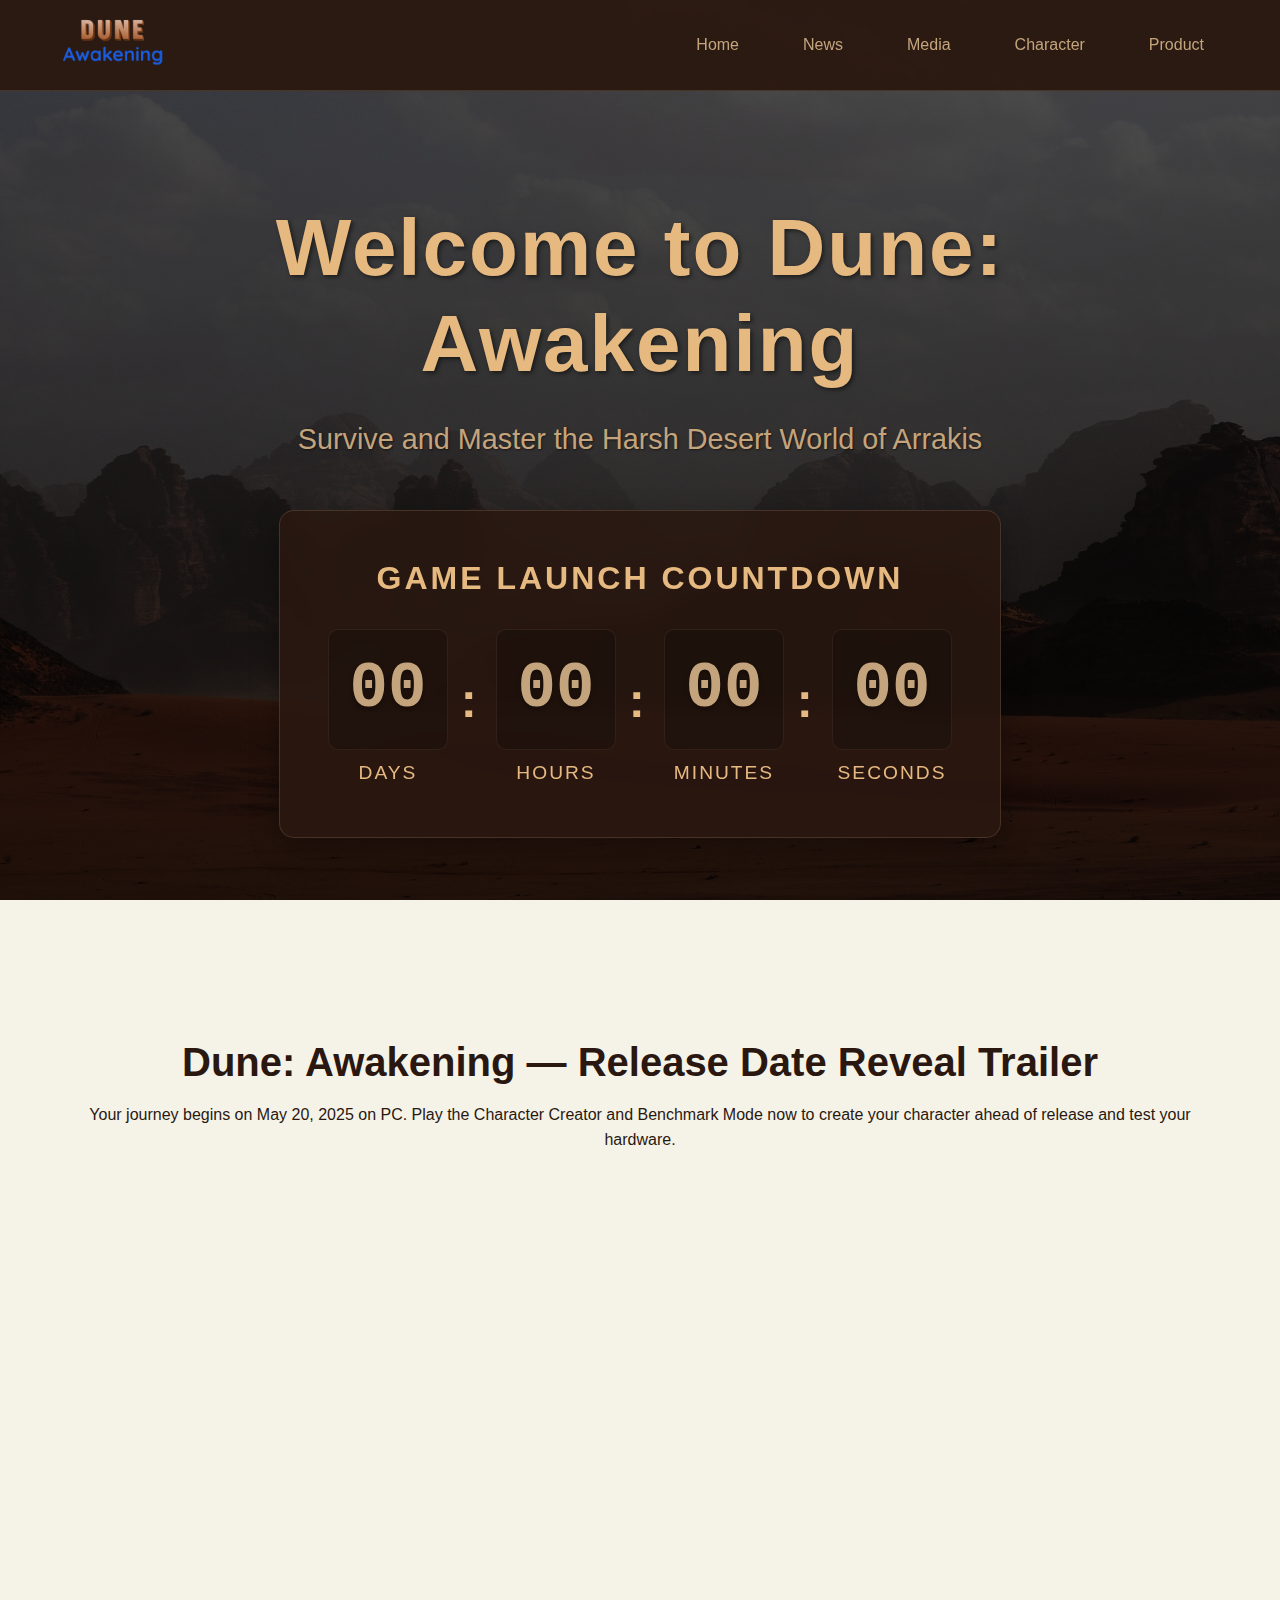
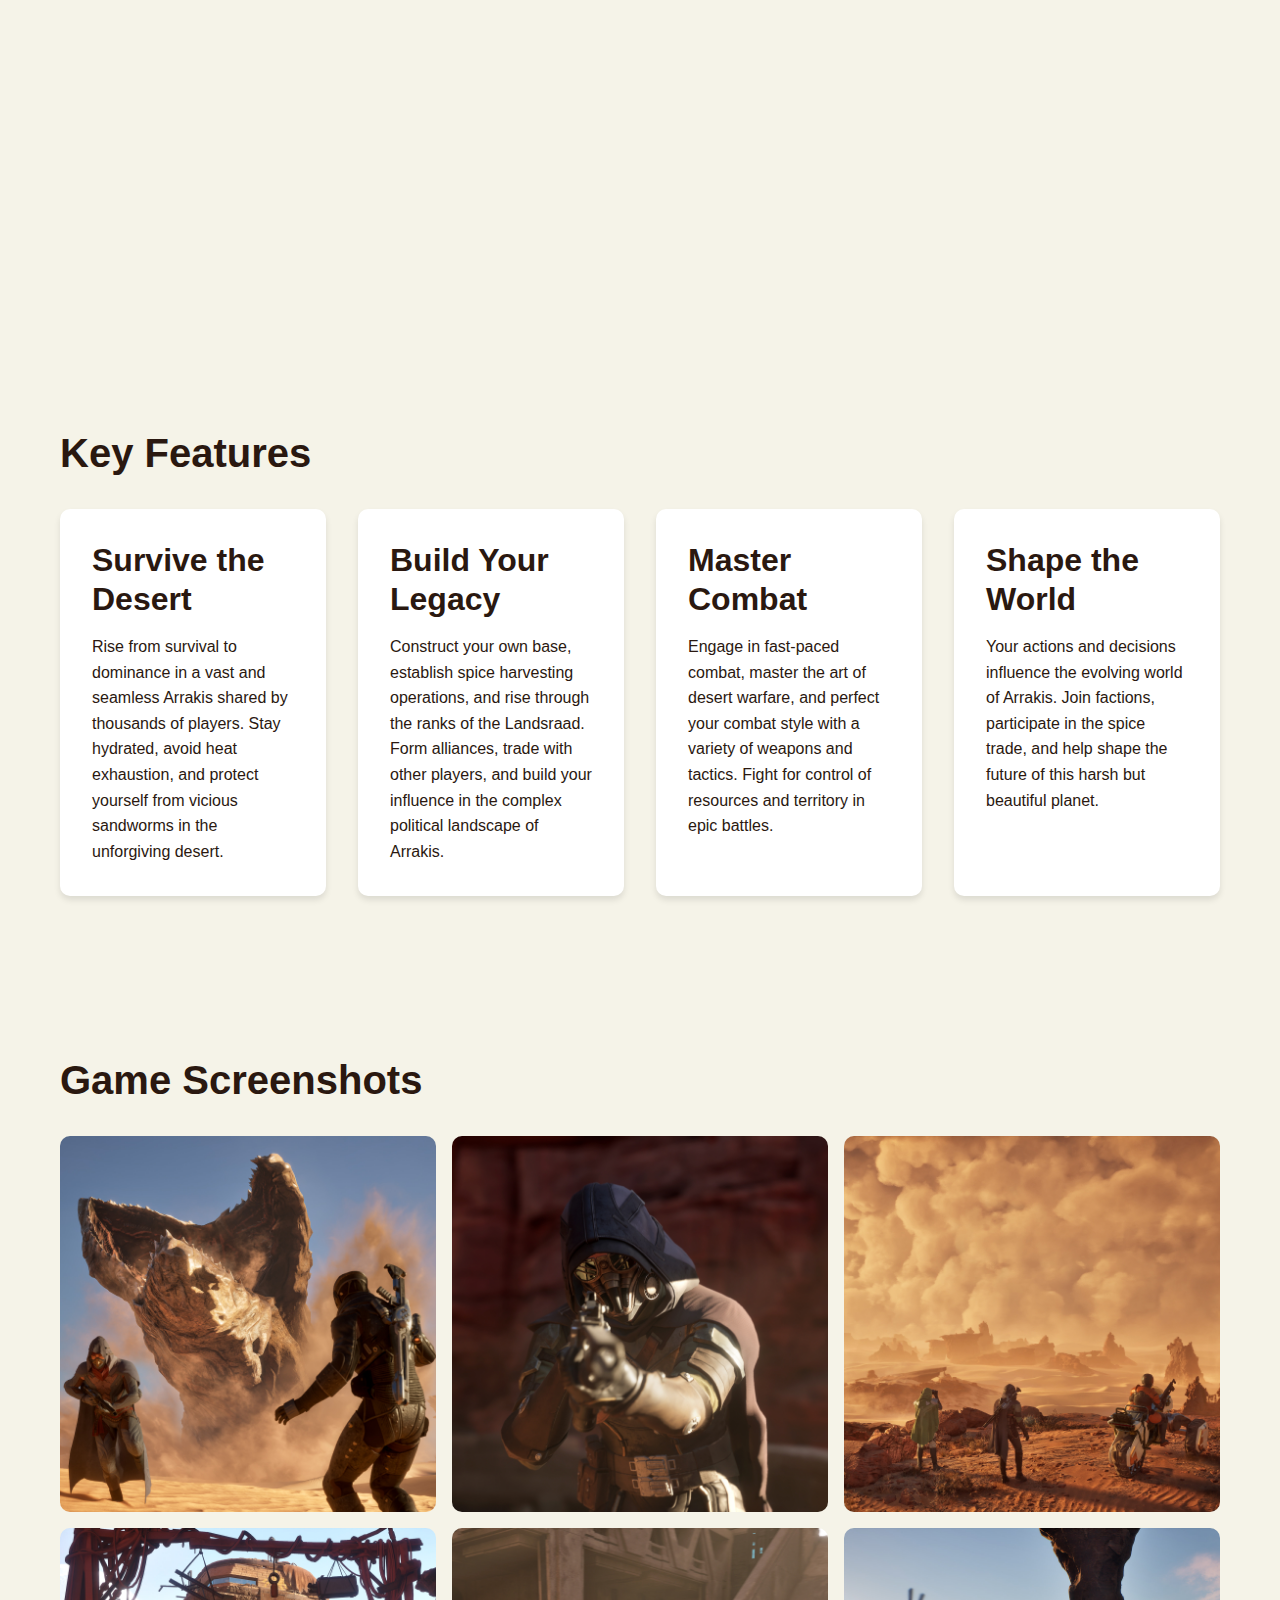
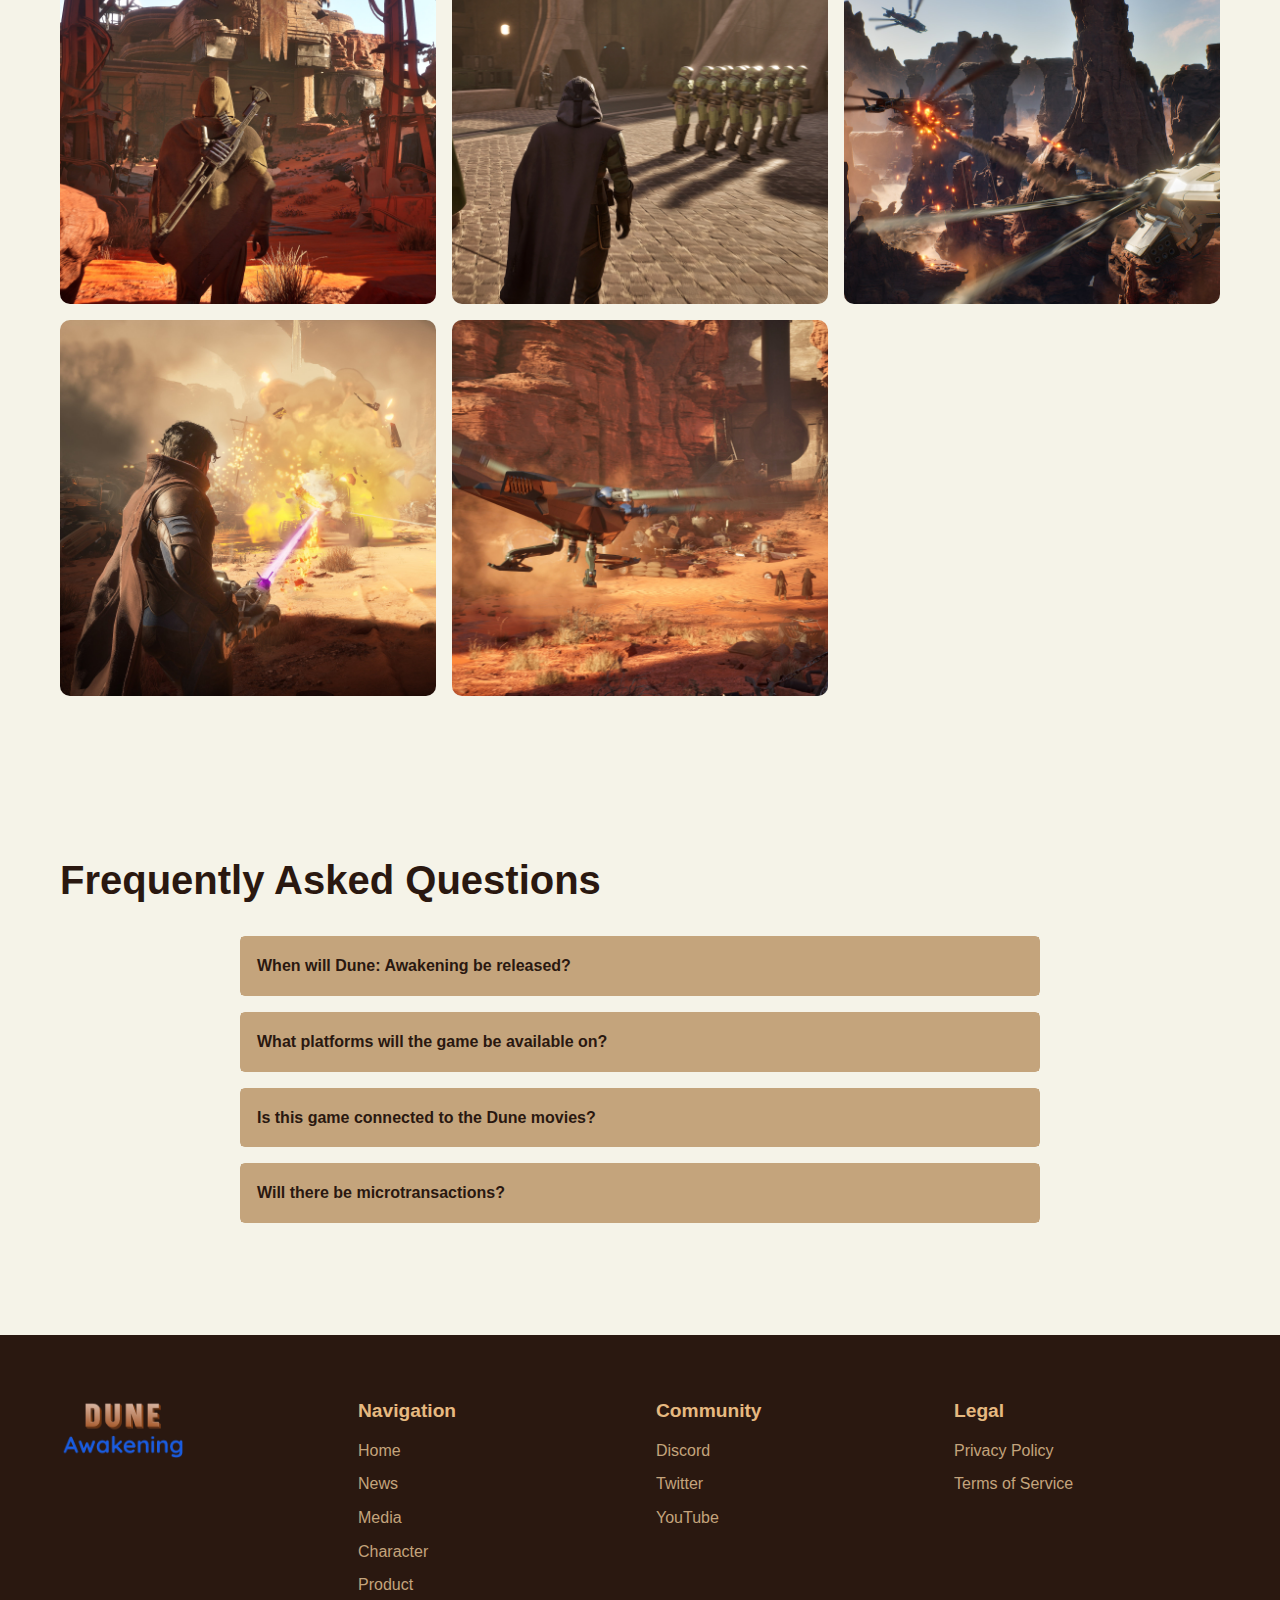
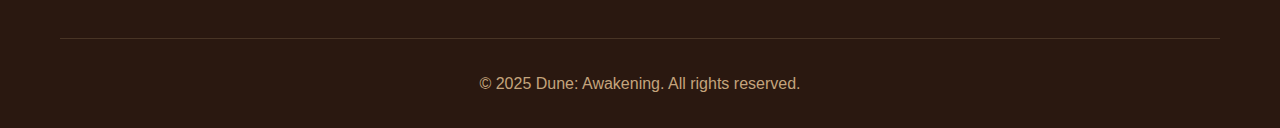
==== commit 78539af5: "feature" ====
--- a/index.html
+++ b/index.html
@@ -26,6 +26,20 @@
         
         <!-- Styles -->
         <link rel="stylesheet" href="static/base.css?v=0.1.1">
+        <!-- Microsoft Validation -->
+        <meta name="msvalidate.01" content="B362957FC36C5EDDD6079B6D78330424">
+        
+        <!-- IndexNow -->
+        <meta name="IndexNow-Key" content="B362957FC36C5EDDD6079B6D78330424">
+        <meta name="IndexNow-Url" content="https://dune-awakening.com/">
+        <script async src="https://www.googletagmanager.com/gtag/js?id=G-ET0ZKVLZYL"></script>
+        <script>
+        window.dataLayer = window.dataLayer || [];
+        function gtag(){dataLayer.push(arguments);}
+        gtag('js', new Date());
+
+        gtag('config', 'G-ET0ZKVLZYL');
+        </script>
         <style>
            
 
@@ -55,7 +69,7 @@
             }
 
             .hero {
-                background-image: linear-gradient(rgba(0, 0, 0, 0.6), rgba(0, 0, 0, 0.8)), url('static/hero-bg.jpg');
+                background-image: linear-gradient(rgba(0, 0, 0, 0.6), rgba(0, 0, 0, 0.8)), url('static/images/dune-bg.avif');
                 background-size: cover;
                 background-position: center;
                 background-attachment: fixed;
@@ -73,7 +87,6 @@
                 left: 0;
                 right: 0;
                 bottom: 0;
-                background: url('static/sand-texture.png');
                 opacity: 0.1;
                 animation: sandStorm 30s linear infinite;
             }
@@ -388,7 +401,16 @@
                 </ul>
             </div>
         </header>
-
+        <script type="text/javascript">
+            atOptions = {
+                'key' : '6c78042cc4e30c8ff128fa21be82d4ff',
+                'format' : 'iframe',
+                'height' : 60,
+                'width' : 468,
+                'params' : {}
+            };
+        </script>
+        <script type="text/javascript" src="//www.highperformanceformat.com/6c78042cc4e30c8ff128fa21be82d4ff/invoke.js"></script>
         <main>
             <section class="hero">
                 <div class="container">
